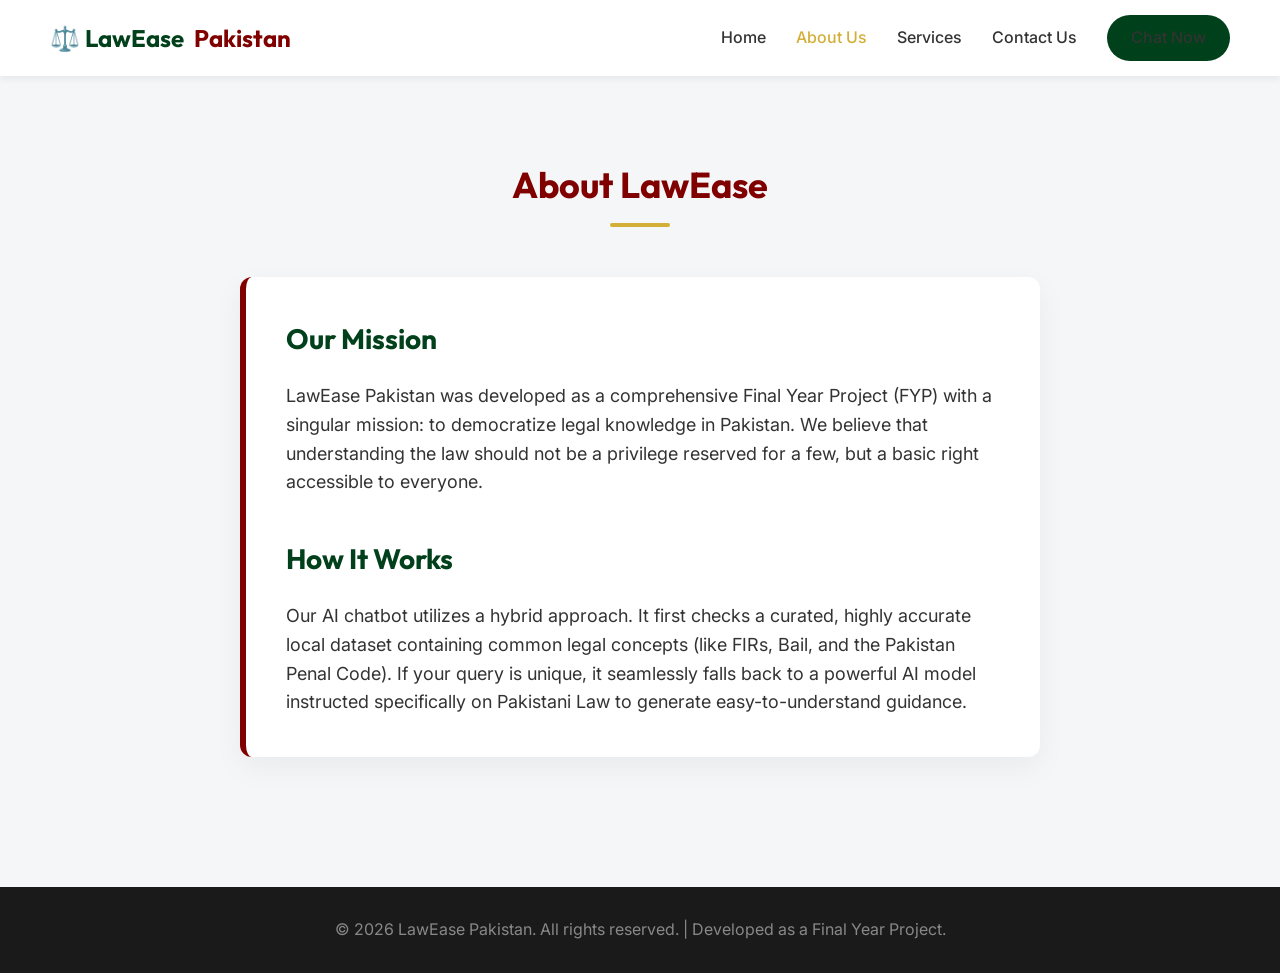
==== about.html @ 49ea0b8b "Add files via upload" ====
<!DOCTYPE html>
<html lang="en">
<head>
    <meta charset="UTF-8">
    <meta name="viewport" content="width=device-width, initial-scale=1.0">
    <title>About Us | LawEase Pakistan</title>
    <link href="https://fonts.googleapis.com/css2?family=Inter:wght@400;500;600&family=Outfit:wght@500;700;800&display=swap" rel="stylesheet">
    <link rel="stylesheet" href="style.css">
</head>
<body>
    <nav class="navbar">
        <a href="index.html" class="logo">⚖️ LawEase <span>Pakistan</span></a>
        <ul class="nav-links">
            <li><a href="index.html">Home</a></li>
            <li><a href="about.html" class="active">About Us</a></li>
            <li><a href="services.html">Services</a></li>
            <li><a href="contact.html">Contact Us</a></li>
            <li><a href="https://laweasegpt.vercel.app/" target="_blank" class="btn btn-primary">Chat Now</a></li>
        </ul>
    </nav>

    <section class="section">
        <h2 class="section-title">About LawEase</h2>
        <div style="max-width: 800px; margin: 0 auto; background: var(--white); padding: 40px; border-radius: 12px; box-shadow: 0 10px 30px rgba(0,0,0,0.05); border-left: 6px solid var(--maroon);">
            <h3 style="font-family: var(--font-heading); font-size: 28px; margin-bottom: 20px; color: var(--dark-green);">Our Mission</h3>
            <p style="margin-bottom: 20px; font-size: 18px; color: var(--dark-grey);">LawEase Pakistan was developed as a comprehensive Final Year Project (FYP) with a singular mission: to democratize legal knowledge in Pakistan. We believe that understanding the law should not be a privilege reserved for a few, but a basic right accessible to everyone.</p>
            
            <h3 style="font-family: var(--font-heading); font-size: 28px; margin-bottom: 20px; color: var(--dark-green); margin-top: 40px;">How It Works</h3>
            <p style="font-size: 18px; color: var(--dark-grey);">Our AI chatbot utilizes a hybrid approach. It first checks a curated, highly accurate local dataset containing common legal concepts (like FIRs, Bail, and the Pakistan Penal Code). If your query is unique, it seamlessly falls back to a powerful AI model instructed specifically on Pakistani Law to generate easy-to-understand guidance.</p>
        </div>
    </section>

    <footer>
        <p>&copy; 2026 LawEase Pakistan. All rights reserved. | Developed as a Final Year Project.</p>
    </footer>
</body>
</html>
---- style.css ----
:root {
    --white: #ffffff;
    --light-grey: #f4f6f8;
    --dark-grey: #333333;
    --black: #1a1a1a;
    --dark-green: #00401A;
    --maroon: #800000;
    --gold: #D4AF37;
    --font-main: 'Inter', sans-serif;
    --font-heading: 'Outfit', sans-serif;
}

* { margin: 0; padding: 0; box-sizing: border-box; }
body { font-family: var(--font-main); color: var(--black); background-color: var(--light-grey); line-height: 1.6; }

/* Navbar */
.navbar {
    background-color: var(--white);
    padding: 15px 50px;
    display: flex;
    justify-content: space-between;
    align-items: center;
    box-shadow: 0 4px 6px rgba(0,0,0,0.05);
    position: sticky;
    top: 0;
    z-index: 1000;
}
.logo { font-family: var(--font-heading); font-weight: 700; font-size: 24px; color: var(--dark-green); text-decoration: none; display: flex; align-items: center; gap: 10px; }
.logo span { color: var(--maroon); }

.nav-links { list-style: none; display: flex; gap: 30px; align-items: center; }
.nav-links li a { text-decoration: none; color: var(--dark-grey); font-weight: 500; transition: color 0.3s; }
.nav-links li a:hover, .nav-links li a.active { color: var(--gold); }

.btn {
    padding: 10px 24px;
    border-radius: 30px;
    text-decoration: none;
    font-weight: 600;
    transition: all 0.3s ease;
    display: inline-block;
    border: none;
    cursor: pointer;
}
.btn-primary { background-color: var(--dark-green); color: var(--white); }
.btn-primary:hover { background-color: #002d12; transform: translateY(-2px); box-shadow: 0 4px 10px rgba(0,64,26,0.2); }
.btn-secondary { background-color: var(--gold); color: var(--black); }
.btn-secondary:hover { background-color: #c09e32; transform: translateY(-2px); box-shadow: 0 4px 10px rgba(212,175,55,0.3); }

/* Hero Section */
.hero {
    background: linear-gradient(135deg, var(--dark-green) 0%, var(--black) 100%);
    color: var(--white);
    padding: 100px 50px;
    text-align: center;
    position: relative;
    overflow: hidden;
}
.hero::before {
    content: '';
    position: absolute;
    top: -50%; left: -50%; width: 200%; height: 200%;
    background: radial-gradient(circle, rgba(212,175,55,0.1) 0%, transparent 60%);
    z-index: 0;
}
.hero-content { position: relative; z-index: 1; max-width: 800px; margin: 0 auto; }
.hero h1 { font-family: var(--font-heading); font-size: 56px; margin-bottom: 20px; color: var(--white); }
.hero h1 span { color: var(--gold); }
.hero p { font-size: 18px; margin-bottom: 40px; color: #d0d0d0; }
.hero .btn { font-size: 18px; padding: 15px 40px; }

/* Sections */
.section { padding: 80px 50px; }
.section-title { font-family: var(--font-heading); font-size: 36px; color: var(--maroon); text-align: center; margin-bottom: 50px; position: relative; }
.section-title::after {
    content: '';
    display: block; width: 60px; height: 4px; background: var(--gold);
    margin: 10px auto 0; border-radius: 2px;
}

.grid-3 { display: grid; grid-template-columns: repeat(auto-fit, minmax(300px, 1fr)); gap: 30px; max-width: 1200px; margin: 0 auto; }
.card { background: var(--white); padding: 40px; border-radius: 12px; box-shadow: 0 10px 30px rgba(0,0,0,0.05); transition: transform 0.3s; border-top: 4px solid var(--dark-green); }
.card:hover { transform: translateY(-10px); }
.card-icon { font-size: 40px; margin-bottom: 20px; }
.card h3 { font-family: var(--font-heading); font-size: 24px; margin-bottom: 15px; color: var(--dark-grey); }
.card p { color: #666; }

/* Contact Form */
.contact-container { max-width: 600px; margin: 0 auto; background: var(--white); padding: 40px; border-radius: 12px; box-shadow: 0 10px 30px rgba(0,0,0,0.05); }
.form-group { margin-bottom: 20px; }
.form-group label { display: block; margin-bottom: 8px; font-weight: 500; color: var(--dark-grey); }
.form-control { width: 100%; padding: 12px 15px; border: 1px solid #ddd; border-radius: 6px; font-family: var(--font-main); font-size: 16px; transition: border-color 0.3s; }
.form-control:focus { outline: none; border-color: var(--dark-green); box-shadow: 0 0 0 3px rgba(0,64,26,0.1); }
textarea.form-control { height: 150px; resize: vertical; }

/* Footer */
footer { background-color: var(--black); color: var(--white); text-align: center; padding: 30px; margin-top: 50px; }
footer p { color: #888; }
footer a { color: var(--gold); text-decoration: none; }

/* Responsive */
@media (max-width: 768px) {
    .navbar { flex-direction: column; gap: 20px; padding: 20px; }
    .nav-links { flex-wrap: wrap; justify-content: center; }
    .hero h1 { font-size: 40px; }
    .section { padding: 50px 20px; }
}
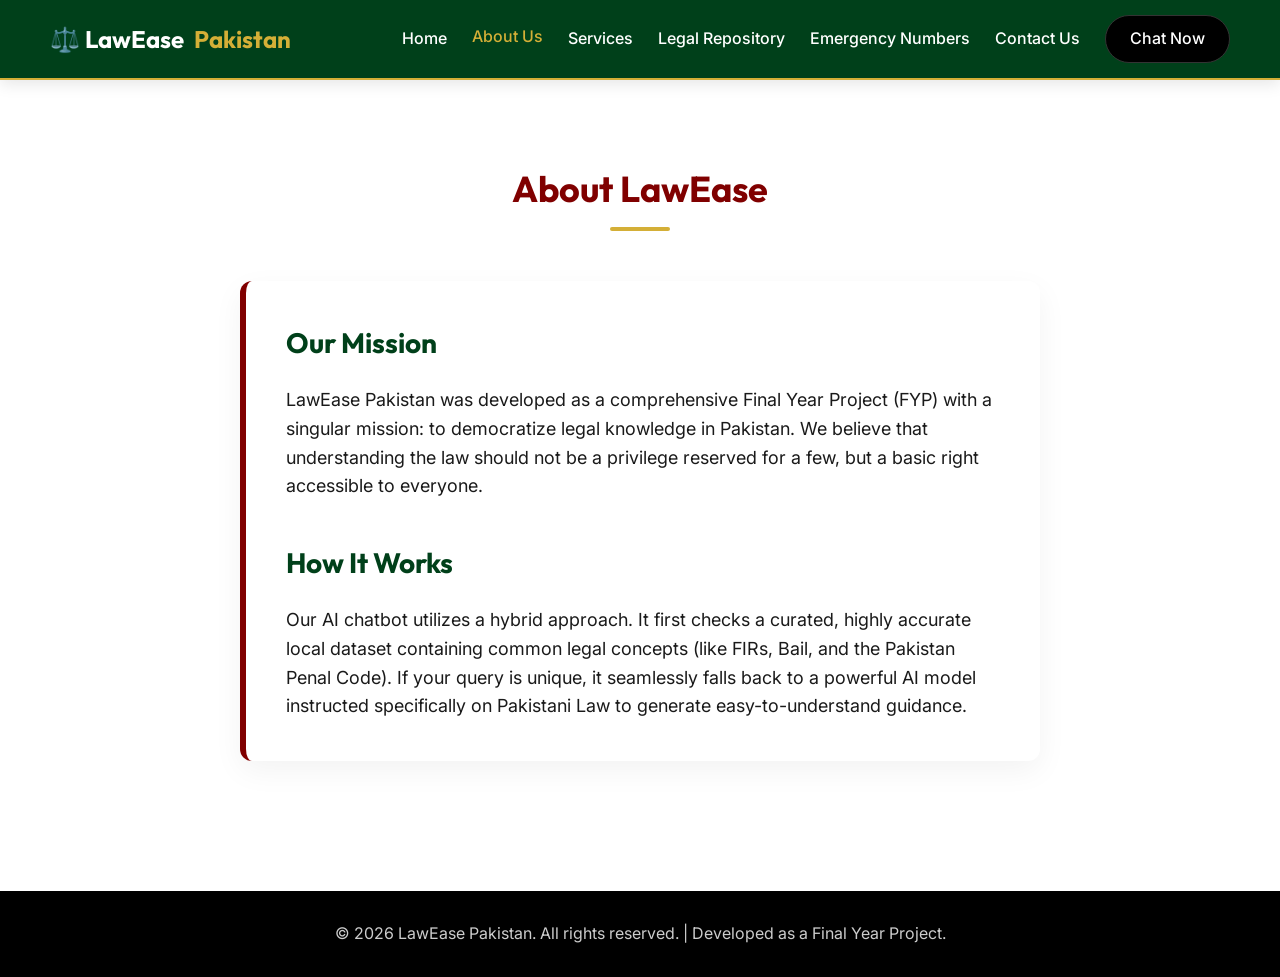
==== commit 605f5dc0: "Add files via upload" ====
--- a/about.html
+++ b/about.html
@@ -14,6 +14,8 @@
             <li><a href="index.html">Home</a></li>
             <li><a href="about.html" class="active">About Us</a></li>
             <li><a href="services.html">Services</a></li>
+            <li><a href="repository.html">Legal Repository</a></li>
+            <li><a href="emergency.html">Emergency Numbers</a></li>
             <li><a href="contact.html">Contact Us</a></li>
             <li><a href="https://laweasegpt.vercel.app/" target="_blank" class="btn btn-primary">Chat Now</a></li>
         </ul>
--- a/style.css
+++ b/style.css
@@ -1,36 +1,97 @@
 :root {
-    --white: #ffffff;
-    --light-grey: #f4f6f8;
-    --dark-grey: #333333;
-    --black: #1a1a1a;
+    --bg-main: #ffffff;
+    --bg-surface: #f8f9fa;
+    --text-primary: #1a1a1a;
+    --text-secondary: #4a4a4a;
     --dark-green: #00401A;
     --maroon: #800000;
     --gold: #D4AF37;
+    --grey-light: #e0e0e0;
+    --black: #000000;
     --font-main: 'Inter', sans-serif;
     --font-heading: 'Outfit', sans-serif;
 }
 
-* { margin: 0; padding: 0; box-sizing: border-box; }
-body { font-family: var(--font-main); color: var(--black); background-color: var(--light-grey); line-height: 1.6; }
+* {
+    margin: 0;
+    padding: 0;
+    box-sizing: border-box;
+}
+
+body {
+    font-family: var(--font-main);
+    color: var(--text-primary);
+    background-color: var(--bg-main);
+    line-height: 1.6;
+}
 
 /* Navbar */
 .navbar {
-    background-color: var(--white);
+    background-color: var(--dark-green);
     padding: 15px 50px;
     display: flex;
     justify-content: space-between;
     align-items: center;
-    box-shadow: 0 4px 6px rgba(0,0,0,0.05);
+    box-shadow: 0 4px 15px rgba(0, 0, 0, 0.1);
     position: sticky;
     top: 0;
     z-index: 1000;
-}
-.logo { font-family: var(--font-heading); font-weight: 700; font-size: 24px; color: var(--dark-green); text-decoration: none; display: flex; align-items: center; gap: 10px; }
-.logo span { color: var(--maroon); }
-
-.nav-links { list-style: none; display: flex; gap: 30px; align-items: center; }
-.nav-links li a { text-decoration: none; color: var(--dark-grey); font-weight: 500; transition: color 0.3s; }
-.nav-links li a:hover, .nav-links li a.active { color: var(--gold); }
+    border-bottom: 2px solid var(--gold);
+}
+
+.logo {
+    font-family: var(--font-heading);
+    font-weight: 700;
+    font-size: 24px;
+    color: #ffffff;
+    text-decoration: none;
+    display: flex;
+    align-items: center;
+    gap: 10px;
+    transition: transform 0.3s ease, color 0.3s ease;
+}
+
+.logo span {
+    color: var(--gold);
+}
+
+.logo:hover {
+    transform: scale(1.05);
+    color: var(--gold);
+}
+
+.nav-links {
+    list-style: none;
+    display: flex;
+    gap: 25px;
+    align-items: center;
+}
+
+.nav-links li a {
+    text-decoration: none;
+    color: #ffffff;
+    font-weight: 500;
+    transition: color 0.3s, transform 0.3s;
+    display: inline-block;
+}
+
+.nav-links li a:hover,
+.nav-links li a.active {
+    color: var(--gold);
+    transform: translateY(-2px);
+}
+
+.navbar .btn-primary {
+    background-color: var(--black);
+    color: #ffffff;
+    border: 1px solid #333;
+}
+
+.navbar .btn-primary:hover {
+    background-color: #222;
+    color: var(--gold);
+    box-shadow: 0 4px 15px rgba(212, 175, 55, 0.3);
+}
 
 .btn {
     padding: 10px 24px;
@@ -42,66 +103,301 @@
     border: none;
     cursor: pointer;
 }
-.btn-primary { background-color: var(--dark-green); color: var(--white); }
-.btn-primary:hover { background-color: #002d12; transform: translateY(-2px); box-shadow: 0 4px 10px rgba(0,64,26,0.2); }
-.btn-secondary { background-color: var(--gold); color: var(--black); }
-.btn-secondary:hover { background-color: #c09e32; transform: translateY(-2px); box-shadow: 0 4px 10px rgba(212,175,55,0.3); }
+
+.btn-primary {
+    background-color: var(--dark-green);
+    color: #ffffff;
+}
+
+.btn-primary:hover {
+    background-color: #002d12;
+    transform: translateY(-2px);
+    box-shadow: 0 4px 15px rgba(251, 252, 252, 0.3);
+}
+
+.btn-secondary {
+    background-color: var(--gold);
+    color: var(--black);
+}
+
+.btn-secondary:hover {
+    background-color: #b8962c;
+    transform: translateY(-2px);
+    box-shadow: 0 4px 15px rgba(212, 175, 55, 0.4);
+}
 
 /* Hero Section */
 .hero {
-    background: linear-gradient(135deg, var(--dark-green) 0%, var(--black) 100%);
-    color: var(--white);
-    padding: 100px 50px;
+    background: linear-gradient(135deg, var(--bg-surface) 0%, #e8ecef 100%);
+    color: var(--text-primary);
+    padding: 120px 50px;
     text-align: center;
     position: relative;
     overflow: hidden;
-}
+    border-bottom: 1px solid var(--grey-light);
+}
+
 .hero::before {
     content: '';
     position: absolute;
-    top: -50%; left: -50%; width: 200%; height: 200%;
-    background: radial-gradient(circle, rgba(212,175,55,0.1) 0%, transparent 60%);
+    top: -50%;
+    left: -50%;
+    width: 200%;
+    height: 200%;
+    background: radial-gradient(circle, rgba(212, 175, 55, 0.1) 0%, transparent 50%);
     z-index: 0;
-}
-.hero-content { position: relative; z-index: 1; max-width: 800px; margin: 0 auto; }
-.hero h1 { font-family: var(--font-heading); font-size: 56px; margin-bottom: 20px; color: var(--white); }
-.hero h1 span { color: var(--gold); }
-.hero p { font-size: 18px; margin-bottom: 40px; color: #d0d0d0; }
-.hero .btn { font-size: 18px; padding: 15px 40px; }
+    animation: pulse 10s infinite alternate;
+}
+
+@keyframes pulse {
+    0% {
+        transform: scale(1);
+        opacity: 0.8;
+    }
+
+    100% {
+        transform: scale(1.1);
+        opacity: 1;
+    }
+}
+
+.hero-content {
+    position: relative;
+    z-index: 1;
+    max-width: 800px;
+    margin: 0 auto;
+}
+
+.hero h1 {
+    font-family: var(--font-heading);
+    font-size: 56px;
+    margin-bottom: 20px;
+    color: var(--dark-green);
+}
+
+.hero h1 span {
+    color: var(--maroon);
+}
+
+.hero p {
+    font-size: 18px;
+    margin-bottom: 40px;
+    color: var(--text-secondary);
+}
+
+.hero .btn {
+    font-size: 18px;
+    padding: 15px 40px;
+}
 
 /* Sections */
-.section { padding: 80px 50px; }
-.section-title { font-family: var(--font-heading); font-size: 36px; color: var(--maroon); text-align: center; margin-bottom: 50px; position: relative; }
+.section {
+    padding: 80px 50px;
+}
+
+.section-title {
+    font-family: var(--font-heading);
+    font-size: 36px;
+    color: var(--maroon);
+    text-align: center;
+    margin-bottom: 50px;
+    position: relative;
+}
+
 .section-title::after {
     content: '';
-    display: block; width: 60px; height: 4px; background: var(--gold);
-    margin: 10px auto 0; border-radius: 2px;
-}
-
-.grid-3 { display: grid; grid-template-columns: repeat(auto-fit, minmax(300px, 1fr)); gap: 30px; max-width: 1200px; margin: 0 auto; }
-.card { background: var(--white); padding: 40px; border-radius: 12px; box-shadow: 0 10px 30px rgba(0,0,0,0.05); transition: transform 0.3s; border-top: 4px solid var(--dark-green); }
-.card:hover { transform: translateY(-10px); }
-.card-icon { font-size: 40px; margin-bottom: 20px; }
-.card h3 { font-family: var(--font-heading); font-size: 24px; margin-bottom: 15px; color: var(--dark-grey); }
-.card p { color: #666; }
+    display: block;
+    width: 60px;
+    height: 4px;
+    background: var(--gold);
+    margin: 10px auto 0;
+    border-radius: 2px;
+}
+
+.grid-3 {
+    display: grid;
+    grid-template-columns: repeat(auto-fit, minmax(300px, 1fr));
+    gap: 30px;
+    max-width: 1200px;
+    margin: 0 auto;
+}
+
+.card {
+    background: var(--bg-main);
+    padding: 40px;
+    border-radius: 12px;
+    box-shadow: 0 10px 30px rgba(0, 0, 0, 0.05);
+    transition: transform 0.3s, box-shadow 0.3s;
+    border-top: 4px solid var(--dark-green);
+    border: 1px solid var(--grey-light);
+}
+
+.card:hover {
+    transform: translateY(-10px);
+    box-shadow: 0 15px 40px rgba(0, 0, 0, 0.1);
+    border-color: var(--gold);
+}
+
+.card-icon {
+    font-size: 40px;
+    margin-bottom: 20px;
+    display: inline-block;
+    transition: transform 0.3s;
+}
+
+.card:hover .card-icon {
+    transform: scale(1.1);
+}
+
+.card h3 {
+    font-family: var(--font-heading);
+    font-size: 24px;
+    margin-bottom: 15px;
+    color: var(--black);
+}
+
+.card p {
+    color: var(--text-secondary);
+}
+
+/* Emergency Number Cards */
+.emergency-card {
+    text-align: center;
+    display: block;
+    text-decoration: none;
+}
+
+.emergency-number {
+    font-size: 32px;
+    font-weight: bold;
+    color: var(--maroon);
+    margin: 15px 0;
+}
+
+.emergency-card:hover .emergency-number {
+    color: var(--gold);
+}
 
 /* Contact Form */
-.contact-container { max-width: 600px; margin: 0 auto; background: var(--white); padding: 40px; border-radius: 12px; box-shadow: 0 10px 30px rgba(0,0,0,0.05); }
-.form-group { margin-bottom: 20px; }
-.form-group label { display: block; margin-bottom: 8px; font-weight: 500; color: var(--dark-grey); }
-.form-control { width: 100%; padding: 12px 15px; border: 1px solid #ddd; border-radius: 6px; font-family: var(--font-main); font-size: 16px; transition: border-color 0.3s; }
-.form-control:focus { outline: none; border-color: var(--dark-green); box-shadow: 0 0 0 3px rgba(0,64,26,0.1); }
-textarea.form-control { height: 150px; resize: vertical; }
+.contact-container {
+    max-width: 600px;
+    margin: 0 auto;
+    background: var(--bg-main);
+    padding: 40px;
+    border-radius: 12px;
+    box-shadow: 0 10px 30px rgba(0, 0, 0, 0.05);
+    border: 1px solid var(--grey-light);
+}
+
+.form-group {
+    margin-bottom: 20px;
+}
+
+.form-group label {
+    display: block;
+    margin-bottom: 8px;
+    font-weight: 500;
+    color: var(--text-primary);
+}
+
+.form-control {
+    width: 100%;
+    padding: 12px 15px;
+    border: 1px solid #ccc;
+    border-radius: 6px;
+    font-family: var(--font-main);
+    font-size: 16px;
+    background-color: var(--bg-main);
+    color: var(--text-primary);
+    transition: border-color 0.3s, box-shadow 0.3s;
+}
+
+.form-control:focus {
+    outline: none;
+    border-color: var(--dark-green);
+    box-shadow: 0 0 0 3px rgba(0, 64, 26, 0.1);
+}
+
+textarea.form-control {
+    height: 150px;
+    resize: vertical;
+}
+
+.contact-info {
+    margin-bottom: 40px;
+    text-align: center;
+    padding: 20px;
+    background: var(--bg-surface);
+    border-radius: 8px;
+}
+
+.contact-info p {
+    margin-bottom: 10px;
+    font-size: 18px;
+    color: var(--text-primary);
+}
+
+.contact-info a {
+    color: var(--maroon);
+    text-decoration: none;
+    transition: color 0.3s;
+    font-weight: 600;
+}
+
+.contact-info a:hover {
+    color: var(--gold);
+}
 
 /* Footer */
-footer { background-color: var(--black); color: var(--white); text-align: center; padding: 30px; margin-top: 50px; }
-footer p { color: #888; }
-footer a { color: var(--gold); text-decoration: none; }
+footer {
+    background-color: var(--black);
+    color: #ffffff;
+    text-align: center;
+    padding: 30px;
+    margin-top: 50px;
+}
+
+footer p {
+    color: #cccccc;
+}
+
+footer a {
+    color: var(--gold);
+    text-decoration: none;
+}
+
+footer a:hover {
+    text-decoration: underline;
+}
 
 /* Responsive */
+@media (max-width: 900px) {
+    .nav-links {
+        gap: 15px;
+    }
+}
+
 @media (max-width: 768px) {
-    .navbar { flex-direction: column; gap: 20px; padding: 20px; }
-    .nav-links { flex-wrap: wrap; justify-content: center; }
-    .hero h1 { font-size: 40px; }
-    .section { padding: 50px 20px; }
-}
+    .navbar {
+        flex-direction: column;
+        gap: 20px;
+        padding: 20px;
+    }
+
+    .nav-links {
+        flex-wrap: wrap;
+        justify-content: center;
+    }
+
+    .hero h1 {
+        font-size: 40px;
+    }
+
+    .section {
+        padding: 50px 20px;
+    }
+
+    .grid-3 {
+        grid-template-columns: 1fr;
+    }
+}
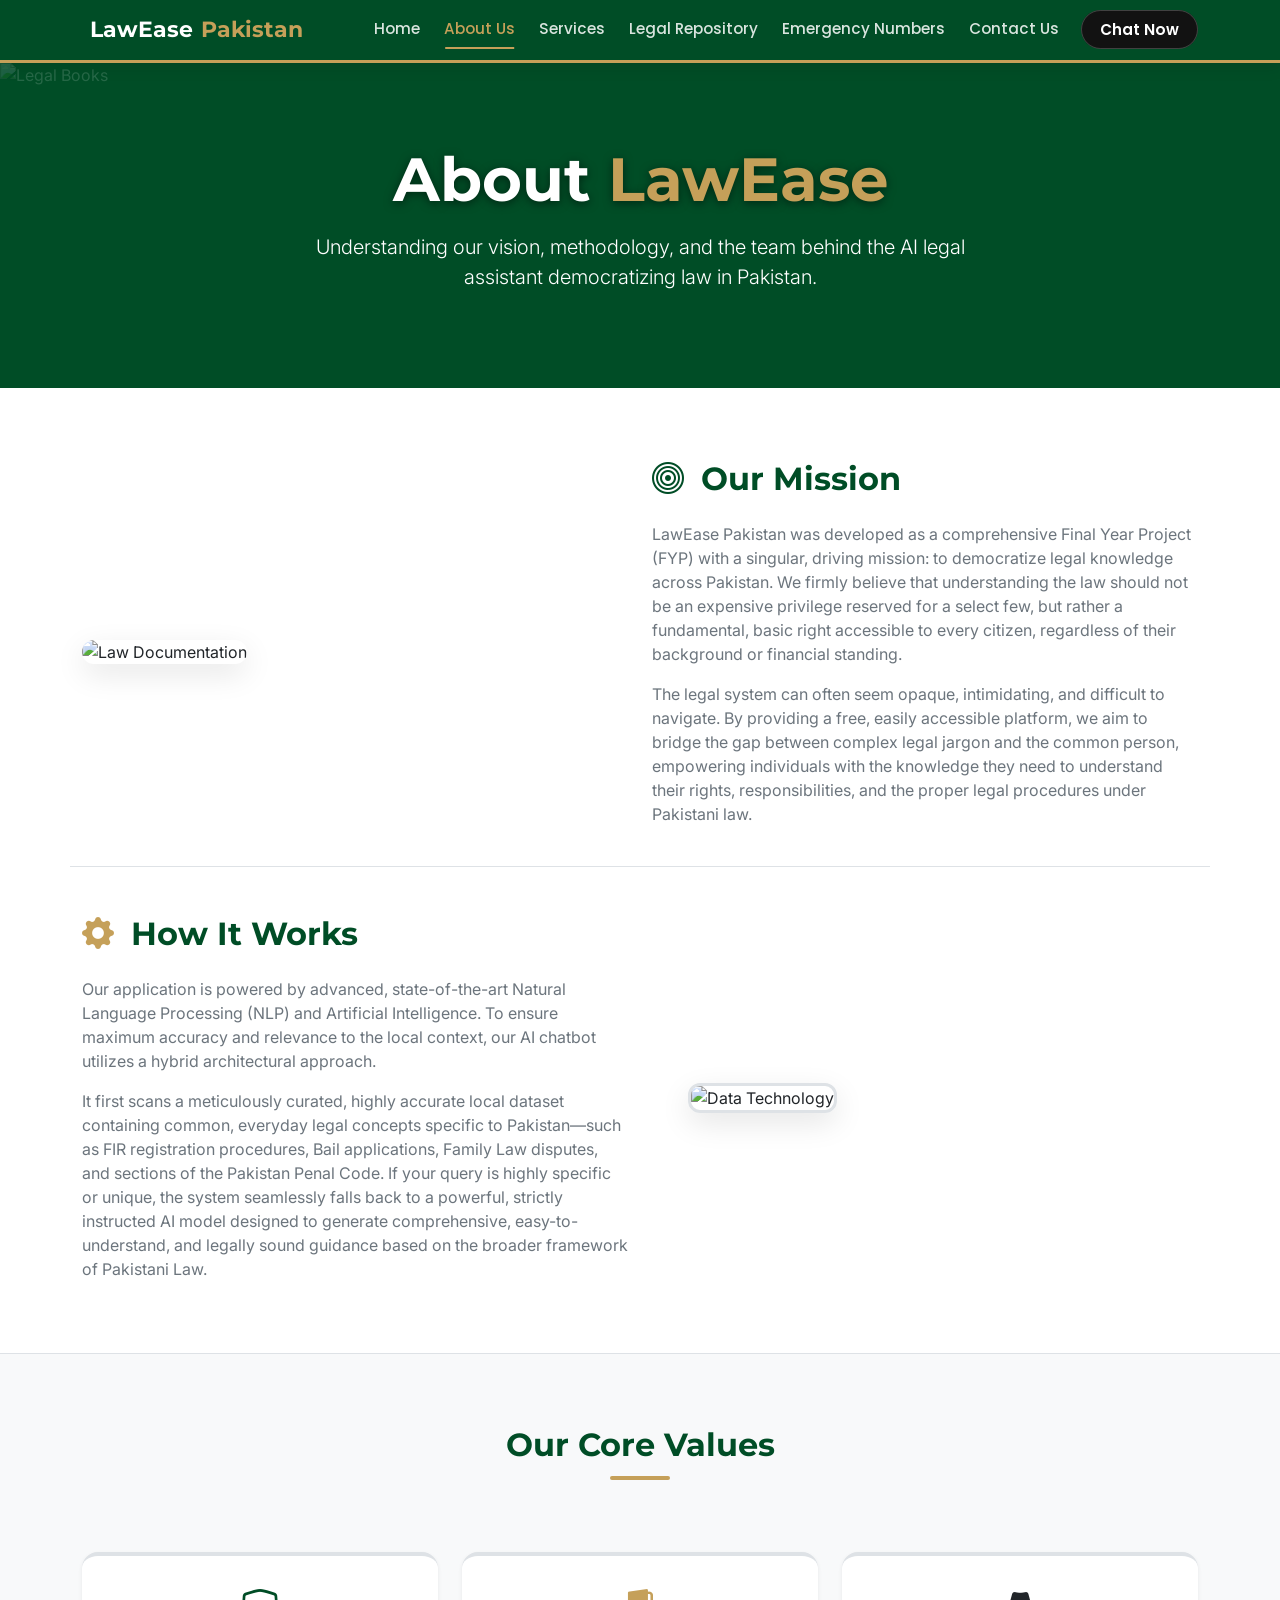
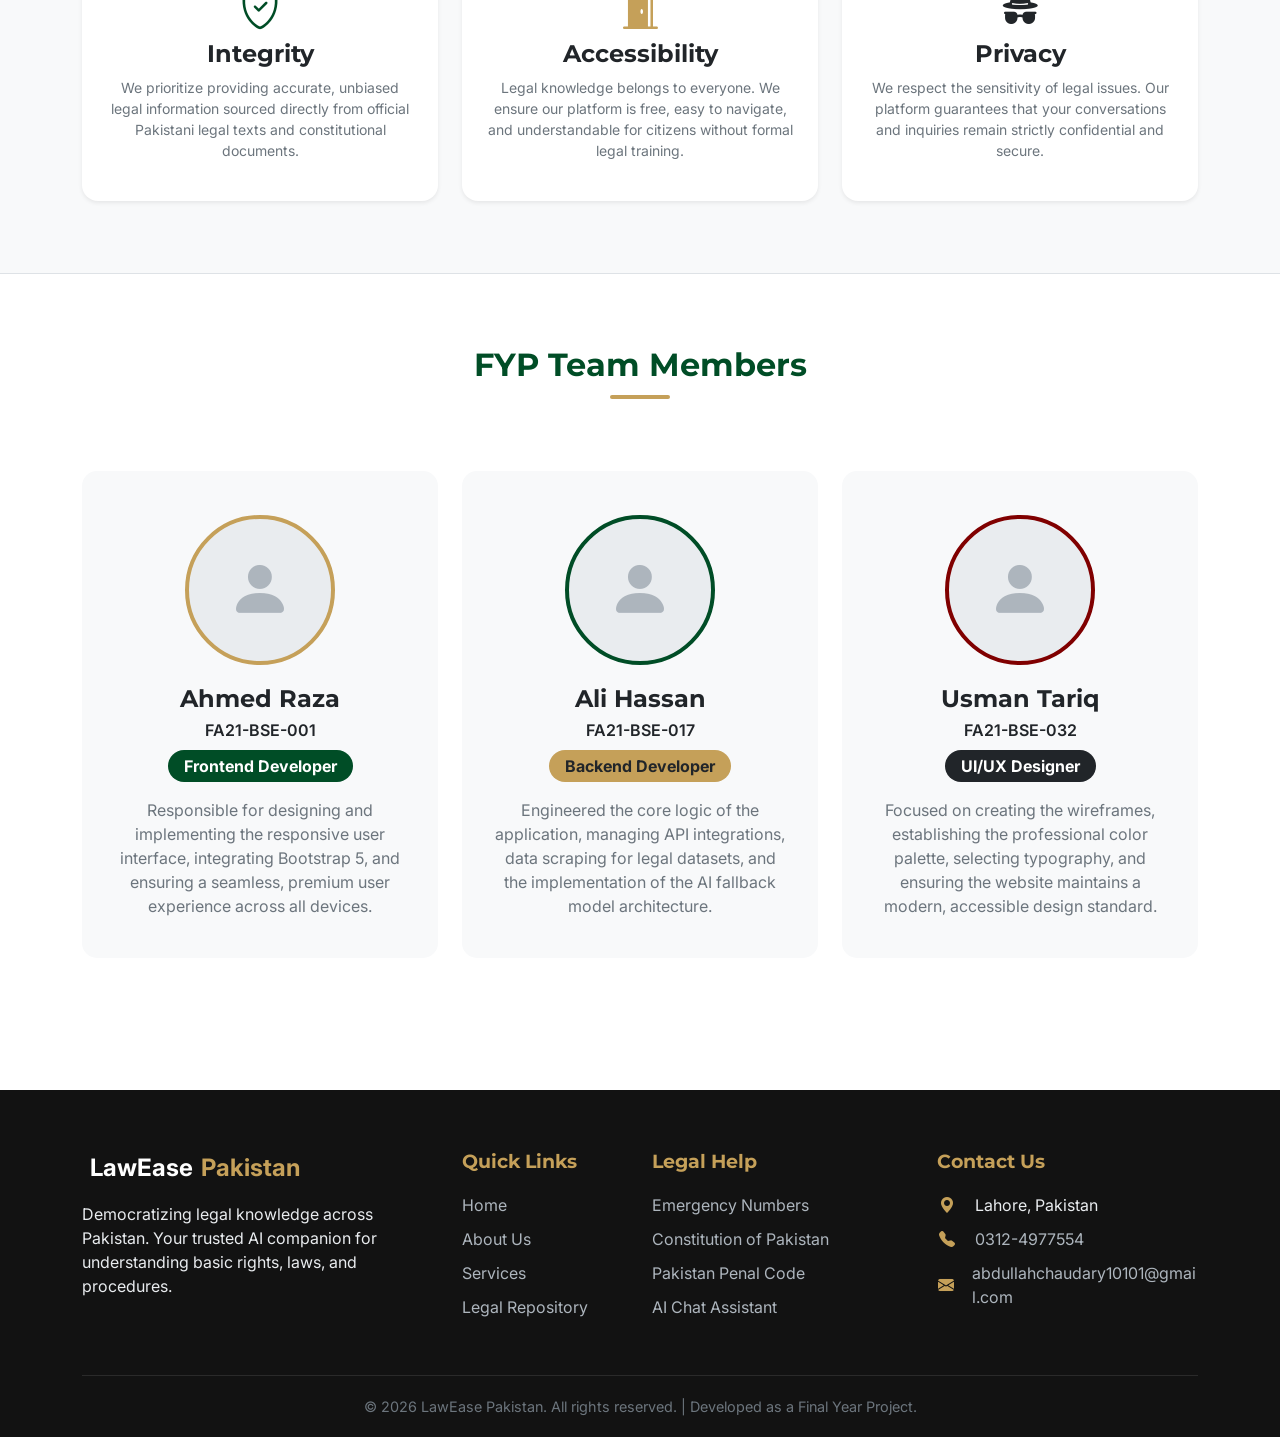
==== commit 93cf60b0: "Add files via upload" ====
--- a/about.html
+++ b/about.html
@@ -4,36 +4,219 @@
     <meta charset="UTF-8">
     <meta name="viewport" content="width=device-width, initial-scale=1.0">
     <title>About Us | LawEase Pakistan</title>
-    <link href="https://fonts.googleapis.com/css2?family=Inter:wght@400;500;600&family=Outfit:wght@500;700;800&display=swap" rel="stylesheet">
+    
+    <!-- Favicon -->
+    <link rel="icon" href="data:image/svg+xml,<svg xmlns=%22http://www.w3.org/2000/svg%22 viewBox=%220 0 100 100%22><text y=%22.9em%22 font-size=%2290%22>⚖️</text></svg>">
+    
+    <!-- Google Fonts -->
+    <link rel="preconnect" href="https://fonts.googleapis.com">
+    <link rel="preconnect" href="https://fonts.gstatic.com" crossorigin>
+    <link href="https://fonts.googleapis.com/css2?family=Inter:wght@400;500;600&family=Montserrat:wght@500;700;800&family=Poppins:wght@400;500;600&display=swap" rel="stylesheet">
+    
+    <!-- Bootstrap 5 CSS -->
+    <link href="https://cdn.jsdelivr.net/npm/bootstrap@5.3.2/dist/css/bootstrap.min.css" rel="stylesheet">
+    <!-- Bootstrap Icons -->
+    <link rel="stylesheet" href="https://cdn.jsdelivr.net/npm/bootstrap-icons@1.11.1/font/bootstrap-icons.css">
+    
+    <!-- Custom CSS -->
     <link rel="stylesheet" href="style.css">
 </head>
 <body>
-    <nav class="navbar">
-        <a href="index.html" class="logo">⚖️ LawEase <span>Pakistan</span></a>
-        <ul class="nav-links">
-            <li><a href="index.html">Home</a></li>
-            <li><a href="about.html" class="active">About Us</a></li>
-            <li><a href="services.html">Services</a></li>
-            <li><a href="repository.html">Legal Repository</a></li>
-            <li><a href="emergency.html">Emergency Numbers</a></li>
-            <li><a href="contact.html">Contact Us</a></li>
-            <li><a href="https://laweasegpt.vercel.app/" target="_blank" class="btn btn-primary">Chat Now</a></li>
-        </ul>
+
+    <!-- Navbar -->
+    <nav class="navbar navbar-expand-xl sticky-top">
+        <div class="container">
+            <a class="navbar-brand" href="index.html">
+                <i class="bi bi-scales text-gold"></i> LawEase <span>Pakistan</span>
+            </a>
+            <button class="navbar-toggler" type="button" data-bs-toggle="collapse" data-bs-target="#navbarNav" aria-controls="navbarNav" aria-expanded="false" aria-label="Toggle navigation">
+                <span class="navbar-toggler-icon"></span>
+            </button>
+            <div class="collapse navbar-collapse justify-content-end" id="navbarNav">
+                <ul class="navbar-nav align-items-center gap-1">
+                    <li class="nav-item">
+                        <a class="nav-link" href="index.html">Home</a>
+                    </li>
+                    <li class="nav-item">
+                        <a class="nav-link active" aria-current="page" href="about.html">About Us</a>
+                    </li>
+                    <li class="nav-item">
+                        <a class="nav-link" href="services.html">Services</a>
+                    </li>
+                    <li class="nav-item">
+                        <a class="nav-link" href="repository.html">Legal Repository</a>
+                    </li>
+                    <li class="nav-item">
+                        <a class="nav-link" href="emergency.html">Emergency Numbers</a>
+                    </li>
+                    <li class="nav-item">
+                        <a class="nav-link" href="contact.html">Contact Us</a>
+                    </li>
+                    <li class="nav-item ms-xl-2 mt-3 mt-xl-0">
+                        <a class="btn-custom-primary" href="https://laweasepak.vercel.app/" target="_blank">Chat Now</a>
+                    </li>
+                </ul>
+            </div>
+        </div>
     </nav>
 
-    <section class="section">
-        <h2 class="section-title">About LawEase</h2>
-        <div style="max-width: 800px; margin: 0 auto; background: var(--white); padding: 40px; border-radius: 12px; box-shadow: 0 10px 30px rgba(0,0,0,0.05); border-left: 6px solid var(--maroon);">
-            <h3 style="font-family: var(--font-heading); font-size: 28px; margin-bottom: 20px; color: var(--dark-green);">Our Mission</h3>
-            <p style="margin-bottom: 20px; font-size: 18px; color: var(--dark-grey);">LawEase Pakistan was developed as a comprehensive Final Year Project (FYP) with a singular mission: to democratize legal knowledge in Pakistan. We believe that understanding the law should not be a privilege reserved for a few, but a basic right accessible to everyone.</p>
-            
-            <h3 style="font-family: var(--font-heading); font-size: 28px; margin-bottom: 20px; color: var(--dark-green); margin-top: 40px;">How It Works</h3>
-            <p style="font-size: 18px; color: var(--dark-grey);">Our AI chatbot utilizes a hybrid approach. It first checks a curated, highly accurate local dataset containing common legal concepts (like FIRs, Bail, and the Pakistan Penal Code). If your query is unique, it seamlessly falls back to a powerful AI model instructed specifically on Pakistani Law to generate easy-to-understand guidance.</p>
+    <!-- Header -->
+    <header class="page-header">
+        <img src="images/legal_books.png" alt="Legal Books" class="page-header-bg">
+        <div class="container text-center page-header-content">
+            <h1 class="hero-title mb-3">About <span class="text-gold">LawEase</span></h1>
+            <p class="text-white lead mx-auto" style="max-width: 700px;">Understanding our vision, methodology, and the team behind the AI legal assistant democratizing law in Pakistan.</p>
+        </div>
+    </header>
+
+    <!-- Mission & How it Works Section -->
+    <section class="py-5 bg-white">
+        <div class="container py-4">
+            <div class="row align-items-center mb-5 pb-4 border-bottom">
+                <div class="col-lg-6 mb-4 mb-lg-0 pe-lg-5">
+                    <img src="images/legal_gavel.png" alt="Law Documentation" class="img-fluid rounded-img">
+                </div>
+                <div class="col-lg-6">
+                    <h3 class="font-heading fs-2 mb-4 text-dark-green"><i class="bi bi-bullseye text-maroon me-2"></i> Our Mission</h3>
+                    <p class="fs-6 text-secondary mb-3">LawEase Pakistan was developed as a comprehensive Final Year Project (FYP) with a singular, driving mission: to democratize legal knowledge across Pakistan. We firmly believe that understanding the law should not be an expensive privilege reserved for a select few, but rather a fundamental, basic right accessible to every citizen, regardless of their background or financial standing.</p>
+                    <p class="fs-6 text-secondary">The legal system can often seem opaque, intimidating, and difficult to navigate. By providing a free, easily accessible platform, we aim to bridge the gap between complex legal jargon and the common person, empowering individuals with the knowledge they need to understand their rights, responsibilities, and the proper legal procedures under Pakistani law.</p>
+                </div>
+            </div>
+
+            <div class="row align-items-center">
+                <div class="col-lg-6 order-2 order-lg-1">
+                    <h3 class="font-heading fs-2 mb-4 text-dark-green"><i class="bi bi-gear-fill text-gold me-2"></i> How It Works</h3>
+                    <p class="fs-6 text-secondary mb-3">Our application is powered by advanced, state-of-the-art Natural Language Processing (NLP) and Artificial Intelligence. To ensure maximum accuracy and relevance to the local context, our AI chatbot utilizes a hybrid architectural approach.</p>
+                    <p class="fs-6 text-secondary mb-0">It first scans a meticulously curated, highly accurate local dataset containing common, everyday legal concepts specific to Pakistan—such as FIR registration procedures, Bail applications, Family Law disputes, and sections of the Pakistan Penal Code. If your query is highly specific or unique, the system seamlessly falls back to a powerful, strictly instructed AI model designed to generate comprehensive, easy-to-understand, and legally sound guidance based on the broader framework of Pakistani Law.</p>
+                </div>
+                <div class="col-lg-6 order-1 order-lg-2 mb-4 mb-lg-0 ps-lg-5">
+                    <img src="images/legal_tech.png" alt="Data Technology" class="img-fluid rounded-img border border-3 border-gold">
+                </div>
+            </div>
         </div>
     </section>
 
-    <footer>
-        <p>&copy; 2026 LawEase Pakistan. All rights reserved. | Developed as a Final Year Project.</p>
+    <!-- Core Values Section (New) -->
+    <section class="py-5 bg-surface border-top border-bottom">
+        <div class="container py-4">
+            <h2 class="section-title">Our Core Values</h2>
+            <div class="row g-4 mt-2">
+                <div class="col-md-4 text-center">
+                    <div class="bg-white p-4 rounded-4 shadow-sm h-100 border-top border-4 border-dark-green">
+                        <i class="bi bi-shield-check text-dark-green fs-1 mb-3"></i>
+                        <h4 class="font-heading fw-bold">Integrity</h4>
+                        <p class="text-secondary small">We prioritize providing accurate, unbiased legal information sourced directly from official Pakistani legal texts and constitutional documents.</p>
+                    </div>
+                </div>
+                <div class="col-md-4 text-center">
+                    <div class="bg-white p-4 rounded-4 shadow-sm h-100 border-top border-4 border-gold">
+                        <i class="bi bi-door-open-fill text-gold fs-1 mb-3"></i>
+                        <h4 class="font-heading fw-bold">Accessibility</h4>
+                        <p class="text-secondary small">Legal knowledge belongs to everyone. We ensure our platform is free, easy to navigate, and understandable for citizens without formal legal training.</p>
+                    </div>
+                </div>
+                <div class="col-md-4 text-center">
+                    <div class="bg-white p-4 rounded-4 shadow-sm h-100 border-top border-4 border-maroon">
+                        <i class="bi bi-incognito text-maroon fs-1 mb-3"></i>
+                        <h4 class="font-heading fw-bold">Privacy</h4>
+                        <p class="text-secondary small">We respect the sensitivity of legal issues. Our platform guarantees that your conversations and inquiries remain strictly confidential and secure.</p>
+                    </div>
+                </div>
+            </div>
+        </div>
+    </section>
+
+    <!-- Team Section -->
+    <section class="py-5 bg-white">
+        <div class="container py-4">
+            <h2 class="section-title">FYP Team Members</h2>
+            <div class="row g-4 justify-content-center mt-3">
+                <!-- Team Member 1 -->
+                <div class="col-md-6 col-lg-4">
+                    <div class="team-card p-4 h-100">
+                        <div class="team-img-wrapper">
+                            <i class="bi bi-person-fill team-img-placeholder"></i>
+                        </div>
+                        <h4 class="font-heading fw-bold mt-3 mb-1">Ahmed Raza</h4>
+                        <p class="text-maroon fw-semibold mb-2">FA21-BSE-001</p>
+                        <span class="badge bg-dark-green rounded-pill px-3 py-2 mb-3 fs-6 font-accent">Frontend Developer</span>
+                        <p class="text-secondary px-2">Responsible for designing and implementing the responsive user interface, integrating Bootstrap 5, and ensuring a seamless, premium user experience across all devices.</p>
+                    </div>
+                </div>
+                
+                <!-- Team Member 2 -->
+                <div class="col-md-6 col-lg-4">
+                    <div class="team-card p-4 h-100">
+                        <div class="team-img-wrapper" style="border-color: var(--dark-green);">
+                            <i class="bi bi-person-fill team-img-placeholder"></i>
+                        </div>
+                        <h4 class="font-heading fw-bold mt-3 mb-1">Ali Hassan</h4>
+                        <p class="text-maroon fw-semibold mb-2">FA21-BSE-017</p>
+                        <span class="badge bg-gold text-dark rounded-pill px-3 py-2 mb-3 fs-6 font-accent">Backend Developer</span>
+                        <p class="text-secondary px-2">Engineered the core logic of the application, managing API integrations, data scraping for legal datasets, and the implementation of the AI fallback model architecture.</p>
+                    </div>
+                </div>
+
+                <!-- Team Member 3 -->
+                <div class="col-md-6 col-lg-4">
+                    <div class="team-card p-4 h-100">
+                        <div class="team-img-wrapper" style="border-color: var(--maroon);">
+                            <i class="bi bi-person-fill team-img-placeholder"></i>
+                        </div>
+                        <h4 class="font-heading fw-bold mt-3 mb-1">Usman Tariq</h4>
+                        <p class="text-maroon fw-semibold mb-2">FA21-BSE-032</p>
+                        <span class="badge bg-dark rounded-pill px-3 py-2 mb-3 fs-6 font-accent">UI/UX Designer</span>
+                        <p class="text-secondary px-2">Focused on creating the wireframes, establishing the professional color palette, selecting typography, and ensuring the website maintains a modern, accessible design standard.</p>
+                    </div>
+                </div>
+            </div>
+        </div>
+    </section>
+
+    <!-- Footer -->
+    <footer class="site-footer">
+        <div class="container">
+            <div class="row g-4">
+                <div class="col-lg-4 mb-4 mb-lg-0">
+                    <a href="index.html" class="text-white text-decoration-none d-flex align-items-center gap-2 mb-3 fs-4 font-heading fw-bold">
+                        <i class="bi bi-scales text-gold"></i> LawEase <span class="text-gold">Pakistan</span>
+                    </a>
+                    <p class="text-secondary-light pe-lg-4">Democratizing legal knowledge across Pakistan. Your trusted AI companion for understanding basic rights, laws, and procedures.</p>
+                </div>
+                <div class="col-lg-2 col-md-4">
+                    <h5>Quick Links</h5>
+                    <ul class="footer-links">
+                        <li><a href="index.html">Home</a></li>
+                        <li><a href="about.html">About Us</a></li>
+                        <li><a href="services.html">Services</a></li>
+                        <li><a href="repository.html">Legal Repository</a></li>
+                    </ul>
+                </div>
+                <div class="col-lg-3 col-md-4">
+                    <h5>Legal Help</h5>
+                    <ul class="footer-links">
+                        <li><a href="emergency.html">Emergency Numbers</a></li>
+                        <li><a href="repository.html">Constitution of Pakistan</a></li>
+                        <li><a href="repository.html">Pakistan Penal Code</a></li>
+                        <li><a href="https://laweasepak.vercel.app/" target="_blank">AI Chat Assistant</a></li>
+                    </ul>
+                </div>
+                <div class="col-lg-3 col-md-4">
+                    <h5>Contact Us</h5>
+                    <ul class="footer-links footer-contact">
+                        <li class="d-flex align-items-center"><i class="bi bi-geo-alt-fill"></i> <span class="ms-2">Lahore, Pakistan</span></li>
+                        <li class="d-flex align-items-center"><i class="bi bi-telephone-fill"></i> <a href="tel:03124977554" class="ms-2">0312-4977554</a></li>
+                        <li class="d-flex align-items-center"><i class="bi bi-envelope-fill"></i> <a href="mailto:abdullahchaudary10101@gmail.com" class="ms-2" style="word-break: break-all;">abdullahchaudary10101@gmail.com</a></li>
+                    </ul>
+                </div>
+            </div>
+            <div class="footer-bottom">
+                <p class="mb-0">&copy; 2026 LawEase Pakistan. All rights reserved. | Developed as a Final Year Project.</p>
+            </div>
+        </div>
     </footer>
+
+    <!-- Bootstrap 5 JS Bundle -->
+    <script src="https://cdn.jsdelivr.net/npm/bootstrap@5.3.2/dist/js/bootstrap.bundle.min.js"></script>
 </body>
 </html>
--- a/style.css
+++ b/style.css
@@ -1,403 +1,404 @@
 :root {
     --bg-main: #ffffff;
     --bg-surface: #f8f9fa;
-    --text-primary: #1a1a1a;
-    --text-secondary: #4a4a4a;
-    --dark-green: #00401A;
+    --text-primary: #212529;
+    --text-secondary: #495057;
+    --dark-green: #004d26;
     --maroon: #800000;
-    --gold: #D4AF37;
-    --grey-light: #e0e0e0;
-    --black: #000000;
-    --font-main: 'Inter', sans-serif;
-    --font-heading: 'Outfit', sans-serif;
-}
-
-* {
-    margin: 0;
-    padding: 0;
-    box-sizing: border-box;
+    --gold: #c5a059;
+    --gold-light: #e6c875;
+    --grey-light: #e9ecef;
+    --black: #121212;
+    --font-sans: 'Inter', sans-serif;
+    --font-heading: 'Montserrat', sans-serif;
+    --font-accent: 'Poppins', sans-serif;
 }
 
 body {
-    font-family: var(--font-main);
+    font-family: var(--font-sans);
     color: var(--text-primary);
     background-color: var(--bg-main);
-    line-height: 1.6;
-}
-
-/* Navbar */
-.navbar {
-    background-color: var(--dark-green);
-    padding: 15px 50px;
-    display: flex;
-    justify-content: space-between;
-    align-items: center;
-    box-shadow: 0 4px 15px rgba(0, 0, 0, 0.1);
-    position: sticky;
-    top: 0;
-    z-index: 1000;
-    border-bottom: 2px solid var(--gold);
-}
-
-.logo {
+    -webkit-font-smoothing: antialiased;
+}
+
+h1, h2, h3, h4, h5, h6, .navbar-brand {
     font-family: var(--font-heading);
     font-weight: 700;
-    font-size: 24px;
-    color: #ffffff;
-    text-decoration: none;
+}
+
+.text-gold { color: var(--gold) !important; }
+.text-dark-green { color: var(--dark-green) !important; }
+.bg-dark-green { background-color: var(--dark-green) !important; }
+.bg-gold { background-color: var(--gold) !important; }
+.bg-surface { background-color: var(--bg-surface) !important; }
+
+/* Navbar Overrides */
+.navbar {
+    background-color: var(--dark-green) !important;
+    border-bottom: 3px solid var(--gold);
+    box-shadow: 0 4px 15px rgba(0,0,0,0.1);
+}
+.navbar-brand {
+    color: #fff !important;
+    font-size: 1.4rem;
     display: flex;
     align-items: center;
-    gap: 10px;
-    transition: transform 0.3s ease, color 0.3s ease;
-}
-
-.logo span {
-    color: var(--gold);
-}
-
-.logo:hover {
-    transform: scale(1.05);
-    color: var(--gold);
-}
-
-.nav-links {
-    list-style: none;
-    display: flex;
-    gap: 25px;
-    align-items: center;
-}
-
-.nav-links li a {
+    gap: 8px;
+}
+.navbar-brand span { color: var(--gold); }
+.nav-link {
+    color: rgba(255,255,255,0.85) !important;
+    font-family: var(--font-accent);
+    font-weight: 500;
+    margin: 0 2px;
+    padding-left: 8px !important;
+    padding-right: 8px !important;
+    transition: all 0.3s ease;
+    position: relative;
+    font-size: 0.95rem;
+}
+.nav-link:hover, .nav-link.active {
+    color: var(--gold) !important;
+}
+.nav-link::after {
+    content: '';
+    position: absolute;
+    width: 0;
+    height: 2px;
+    bottom: 0;
+    left: 50%;
+    background-color: var(--gold);
+    transition: all 0.3s ease;
+    transform: translateX(-50%);
+}
+.nav-link:hover::after, .nav-link.active::after {
+    width: 80%;
+}
+.navbar-toggler {
+    border-color: rgba(255,255,255,0.5) !important;
+}
+.navbar-toggler-icon {
+    background-image: url("data:image/svg+xml,%3csvg xmlns='http://www.w3.org/2000/svg' viewBox='0 0 30 30'%3e%3cpath stroke='rgba%28255, 255, 255, 0.75%29' stroke-linecap='round' stroke-miterlimit='10' stroke-width='2' d='M4 7h22M4 15h22M4 23h22'/%3e%3c/svg%3e") !important;
+}
+
+/* Buttons */
+.btn-custom-primary {
+    background-color: var(--black);
+    color: #fff;
+    border: 1px solid rgba(255,255,255,0.2);
+    padding: 8px 18px;
+    border-radius: 30px;
+    font-family: var(--font-accent);
+    font-weight: 600;
+    transition: all 0.3s ease;
     text-decoration: none;
-    color: #ffffff;
-    font-weight: 500;
-    transition: color 0.3s, transform 0.3s;
-    display: inline-block;
-}
-
-.nav-links li a:hover,
-.nav-links li a.active {
+    font-size: 0.95rem;
+}
+.btn-custom-primary:hover {
+    background-color: #222;
     color: var(--gold);
     transform: translateY(-2px);
-}
-
-.navbar .btn-primary {
-    background-color: var(--black);
-    color: #ffffff;
-    border: 1px solid #333;
-}
-
-.navbar .btn-primary:hover {
-    background-color: #222;
-    color: var(--gold);
-    box-shadow: 0 4px 15px rgba(212, 175, 55, 0.3);
-}
-
-.btn {
-    padding: 10px 24px;
-    border-radius: 30px;
-    text-decoration: none;
-    font-weight: 600;
-    transition: all 0.3s ease;
-    display: inline-block;
-    border: none;
-    cursor: pointer;
-}
-
-.btn-primary {
-    background-color: var(--dark-green);
-    color: #ffffff;
-}
-
-.btn-primary:hover {
-    background-color: #002d12;
-    transform: translateY(-2px);
-    box-shadow: 0 4px 15px rgba(251, 252, 252, 0.3);
-}
-
-.btn-secondary {
+    box-shadow: 0 4px 15px rgba(197, 160, 89, 0.3);
+}
+
+.btn-custom-gold {
     background-color: var(--gold);
     color: var(--black);
-}
-
-.btn-secondary:hover {
-    background-color: #b8962c;
+    border: none;
+    padding: 12px 30px;
+    border-radius: 30px;
+    font-family: var(--font-accent);
+    font-weight: 600;
+    transition: all 0.3s ease;
+    text-decoration: none;
+    display: inline-block;
+}
+.btn-custom-gold:hover {
+    background-color: var(--gold-light);
+    color: var(--black);
     transform: translateY(-2px);
-    box-shadow: 0 4px 15px rgba(212, 175, 55, 0.4);
-}
-
-/* Hero Section */
-.hero {
-    background: linear-gradient(135deg, var(--bg-surface) 0%, #e8ecef 100%);
-    color: var(--text-primary);
-    padding: 120px 50px;
+    box-shadow: 0 5px 15px rgba(197, 160, 89, 0.4);
+}
+
+/* Hero Section with Image Background */
+.hero-section {
+    position: relative;
+    padding: 120px 0;
+    color: #fff;
+    background-color: var(--black);
+    overflow: hidden;
+    border-bottom: 3px solid var(--gold);
+}
+.hero-bg-image {
+    position: absolute;
+    top: 0;
+    left: 0;
+    width: 100%;
+    height: 100%;
+    object-fit: cover;
+    z-index: 0;
+    opacity: 0.35;
+}
+.hero-overlay {
+    position: absolute;
+    top: 0;
+    left: 0;
+    width: 100%;
+    height: 100%;
+    background: linear-gradient(135deg, rgba(0, 77, 38, 0.8) 0%, rgba(18, 18, 18, 0.9) 100%);
+    z-index: 1;
+}
+.hero-content {
+    position: relative;
+    z-index: 2;
+}
+.hero-title {
+    font-size: 3.8rem;
+    color: #fff;
+    line-height: 1.2;
+    margin-bottom: 1.5rem;
+    text-shadow: 0 2px 10px rgba(0,0,0,0.5);
+}
+.hero-title span { color: var(--gold); }
+.hero-subtitle {
+    font-size: 1.2rem;
+    color: #e9ecef;
+    margin-bottom: 2rem;
+    max-width: 650px;
+}
+
+/* Page Headers (About, Services, etc) */
+.page-header {
+    position: relative;
+    padding: 80px 0;
+    background-color: var(--dark-green);
+    color: #fff;
+    overflow: hidden;
+}
+.page-header-bg {
+    position: absolute;
+    top: 0;
+    left: 0;
+    width: 100%;
+    height: 100%;
+    object-fit: cover;
+    opacity: 0.15;
+    z-index: 0;
+}
+.page-header-content {
+    position: relative;
+    z-index: 1;
+}
+
+/* Cards */
+.feature-card {
+    background: #fff;
+    border: 1px solid var(--grey-light);
+    border-top: 4px solid var(--dark-green);
+    border-radius: 12px;
+    padding: 2rem;
+    height: 100%;
+    transition: all 0.3s ease;
+    box-shadow: 0 5px 15px rgba(0,0,0,0.05);
+    text-decoration: none;
+    color: inherit;
+    display: block;
+}
+.feature-card:hover {
+    transform: translateY(-10px);
+    box-shadow: 0 15px 30px rgba(0,0,0,0.1);
+    border-top-color: var(--gold);
+}
+.feature-icon {
+    font-size: 2.5rem;
+    color: var(--dark-green);
+    margin-bottom: 1.2rem;
+    display: inline-block;
+    transition: transform 0.3s;
+}
+.feature-card:hover .feature-icon {
+    transform: scale(1.1);
+    color: var(--gold);
+}
+.feature-card h3 {
+    font-size: 1.25rem;
+    color: var(--black);
+    margin-bottom: 1rem;
+}
+.feature-card p {
+    color: var(--text-secondary);
+    font-size: 0.95rem;
+    margin-bottom: 0;
+}
+
+/* Section Titles */
+.section-title {
+    color: var(--dark-green);
     text-align: center;
-    position: relative;
-    overflow: hidden;
-    border-bottom: 1px solid var(--grey-light);
-}
-
-.hero::before {
+    margin-bottom: 3rem;
+    position: relative;
+    padding-bottom: 15px;
+}
+.section-title::after {
     content: '';
     position: absolute;
-    top: -50%;
-    left: -50%;
-    width: 200%;
-    height: 200%;
-    background: radial-gradient(circle, rgba(212, 175, 55, 0.1) 0%, transparent 50%);
-    z-index: 0;
-    animation: pulse 10s infinite alternate;
-}
-
-@keyframes pulse {
-    0% {
-        transform: scale(1);
-        opacity: 0.8;
-    }
-
-    100% {
-        transform: scale(1.1);
-        opacity: 1;
-    }
-}
-
-.hero-content {
-    position: relative;
-    z-index: 1;
-    max-width: 800px;
-    margin: 0 auto;
-}
-
-.hero h1 {
-    font-family: var(--font-heading);
-    font-size: 56px;
-    margin-bottom: 20px;
-    color: var(--dark-green);
-}
-
-.hero h1 span {
-    color: var(--maroon);
-}
-
-.hero p {
-    font-size: 18px;
-    margin-bottom: 40px;
-    color: var(--text-secondary);
-}
-
-.hero .btn {
-    font-size: 18px;
-    padding: 15px 40px;
-}
-
-/* Sections */
-.section {
-    padding: 80px 50px;
-}
-
-.section-title {
-    font-family: var(--font-heading);
-    font-size: 36px;
-    color: var(--maroon);
-    text-align: center;
-    margin-bottom: 50px;
-    position: relative;
-}
-
-.section-title::after {
-    content: '';
-    display: block;
     width: 60px;
     height: 4px;
     background: var(--gold);
-    margin: 10px auto 0;
+    bottom: 0;
+    left: 50%;
+    transform: translateX(-50%);
     border-radius: 2px;
 }
 
-.grid-3 {
-    display: grid;
-    grid-template-columns: repeat(auto-fit, minmax(300px, 1fr));
-    gap: 30px;
-    max-width: 1200px;
-    margin: 0 auto;
-}
-
-.card {
-    background: var(--bg-main);
-    padding: 40px;
-    border-radius: 12px;
-    box-shadow: 0 10px 30px rgba(0, 0, 0, 0.05);
-    transition: transform 0.3s, box-shadow 0.3s;
-    border-top: 4px solid var(--dark-green);
-    border: 1px solid var(--grey-light);
-}
-
-.card:hover {
-    transform: translateY(-10px);
-    box-shadow: 0 15px 40px rgba(0, 0, 0, 0.1);
-    border-color: var(--gold);
-}
-
-.card-icon {
-    font-size: 40px;
-    margin-bottom: 20px;
-    display: inline-block;
-    transition: transform 0.3s;
-}
-
-.card:hover .card-icon {
-    transform: scale(1.1);
-}
-
-.card h3 {
+/* Team Section */
+.team-card {
+    text-align: center;
+    border: none;
+    background: var(--bg-surface);
+    border-radius: 15px;
+    overflow: hidden;
+    transition: all 0.3s ease;
+    padding-bottom: 1.5rem;
+}
+.team-card:hover {
+    transform: translateY(-5px);
+    box-shadow: 0 10px 25px rgba(0,0,0,0.1);
+}
+.team-img-wrapper {
+    width: 150px;
+    height: 150px;
+    margin: 20px auto;
+    border-radius: 50%;
+    overflow: hidden;
+    border: 4px solid var(--gold);
+    background-color: var(--grey-light);
+    display: flex;
+    align-items: center;
+    justify-content: center;
+}
+.team-img-placeholder {
+    font-size: 4rem;
+    color: #adb5bd;
+}
+
+/* Emergency Cards */
+.emergency-card {
+    border-top-color: var(--maroon);
+}
+.emergency-number {
+    font-size: 2.5rem;
+    font-weight: 800;
     font-family: var(--font-heading);
-    font-size: 24px;
-    margin-bottom: 15px;
-    color: var(--black);
-}
-
-.card p {
-    color: var(--text-secondary);
-}
-
-/* Emergency Number Cards */
-.emergency-card {
-    text-align: center;
-    display: block;
-    text-decoration: none;
-}
-
-.emergency-number {
-    font-size: 32px;
-    font-weight: bold;
     color: var(--maroon);
     margin: 15px 0;
-}
-
+    transition: color 0.3s;
+}
 .emergency-card:hover .emergency-number {
     color: var(--gold);
 }
 
-/* Contact Form */
-.contact-container {
-    max-width: 600px;
-    margin: 0 auto;
-    background: var(--bg-main);
-    padding: 40px;
-    border-radius: 12px;
-    box-shadow: 0 10px 30px rgba(0, 0, 0, 0.05);
-    border: 1px solid var(--grey-light);
-}
-
-.form-group {
-    margin-bottom: 20px;
-}
-
-.form-group label {
-    display: block;
-    margin-bottom: 8px;
-    font-weight: 500;
-    color: var(--text-primary);
-}
-
-.form-control {
-    width: 100%;
-    padding: 12px 15px;
-    border: 1px solid #ccc;
-    border-radius: 6px;
-    font-family: var(--font-main);
-    font-size: 16px;
-    background-color: var(--bg-main);
-    color: var(--text-primary);
-    transition: border-color 0.3s, box-shadow 0.3s;
-}
-
-.form-control:focus {
-    outline: none;
-    border-color: var(--dark-green);
-    box-shadow: 0 0 0 3px rgba(0, 64, 26, 0.1);
-}
-
-textarea.form-control {
-    height: 150px;
-    resize: vertical;
-}
-
-.contact-info {
-    margin-bottom: 40px;
-    text-align: center;
-    padding: 20px;
-    background: var(--bg-surface);
-    border-radius: 8px;
-}
-
-.contact-info p {
-    margin-bottom: 10px;
-    font-size: 18px;
-    color: var(--text-primary);
-}
-
-.contact-info a {
-    color: var(--maroon);
-    text-decoration: none;
-    transition: color 0.3s;
-    font-weight: 600;
-}
-
-.contact-info a:hover {
-    color: var(--gold);
-}
-
-/* Footer */
-footer {
-    background-color: var(--black);
-    color: #ffffff;
+/* Process Steps */
+.step-number {
+    width: 60px;
+    height: 60px;
+    background-color: var(--dark-green);
+    color: var(--gold);
+    border-radius: 50%;
+    display: flex;
+    align-items: center;
+    justify-content: center;
+    font-size: 1.8rem;
+    font-weight: bold;
+    font-family: var(--font-heading);
+    margin: 0 auto 20px;
+    box-shadow: 0 5px 15px rgba(0,77,38,0.3);
+}
+
+/* Statistics */
+.stat-box {
     text-align: center;
     padding: 30px;
-    margin-top: 50px;
-}
-
-footer p {
-    color: #cccccc;
-}
-
-footer a {
-    color: var(--gold);
+    border-right: 1px solid rgba(255,255,255,0.1);
+}
+.stat-box:last-child {
+    border-right: none;
+}
+.stat-number {
+    font-size: 3rem;
+    font-weight: 800;
+    color: var(--gold);
+    font-family: var(--font-heading);
+}
+
+/* Images */
+.rounded-img {
+    border-radius: 12px;
+    box-shadow: 0 10px 30px rgba(0,0,0,0.1);
+}
+
+/* FAQ Accordion overrides */
+.accordion-button:not(.collapsed) {
+    color: var(--dark-green);
+    background-color: rgba(197, 160, 89, 0.1);
+    box-shadow: inset 0 -1px 0 rgba(0,0,0,.125);
+}
+.accordion-button:focus {
+    box-shadow: 0 0 0 0.25rem rgba(197, 160, 89, 0.25);
+}
+
+/* Footer */
+.site-footer {
+    background-color: var(--black);
+    color: #e9ecef;
+    padding: 60px 0 20px;
+    margin-top: 60px;
+}
+.site-footer h5 {
+    color: var(--gold);
+    margin-bottom: 20px;
+    font-size: 1.2rem;
+}
+.footer-links {
+    list-style: none;
+    padding: 0;
+}
+.footer-links li {
+    margin-bottom: 10px;
+}
+.footer-links a {
+    color: #adb5bd;
     text-decoration: none;
-}
-
-footer a:hover {
-    text-decoration: underline;
-}
-
-/* Responsive */
-@media (max-width: 900px) {
-    .nav-links {
-        gap: 15px;
-    }
-}
-
+    transition: color 0.3s, padding-left 0.3s;
+}
+.footer-links a:hover {
+    color: var(--gold);
+    padding-left: 5px;
+}
+.footer-contact i {
+    color: var(--gold);
+    margin-right: 10px;
+    width: 20px;
+    text-align: center;
+}
+.footer-bottom {
+    margin-top: 40px;
+    padding-top: 20px;
+    border-top: 1px solid rgba(255,255,255,0.1);
+    text-align: center;
+    font-size: 0.9rem;
+    color: #6c757d;
+}
+
+/* Responsive Overrides */
 @media (max-width: 768px) {
-    .navbar {
-        flex-direction: column;
-        gap: 20px;
-        padding: 20px;
-    }
-
-    .nav-links {
-        flex-wrap: wrap;
-        justify-content: center;
-    }
-
-    .hero h1 {
-        font-size: 40px;
-    }
-
-    .section {
-        padding: 50px 20px;
-    }
-
-    .grid-3 {
-        grid-template-columns: 1fr;
-    }
+    .hero-title { font-size: 2.5rem; }
+    .hero-section { padding: 80px 0; }
+    .section-title { font-size: 2rem; }
+    .stat-box { border-right: none; border-bottom: 1px solid rgba(255,255,255,0.1); }
+    .stat-box:last-child { border-bottom: none; }
+}
+@media (max-width: 1199px) {
+    /* For standard laptops, ensure navbar doesn't overlap */
+    .nav-link { padding-left: 5px !important; padding-right: 5px !important; font-size: 0.9rem; }
 }
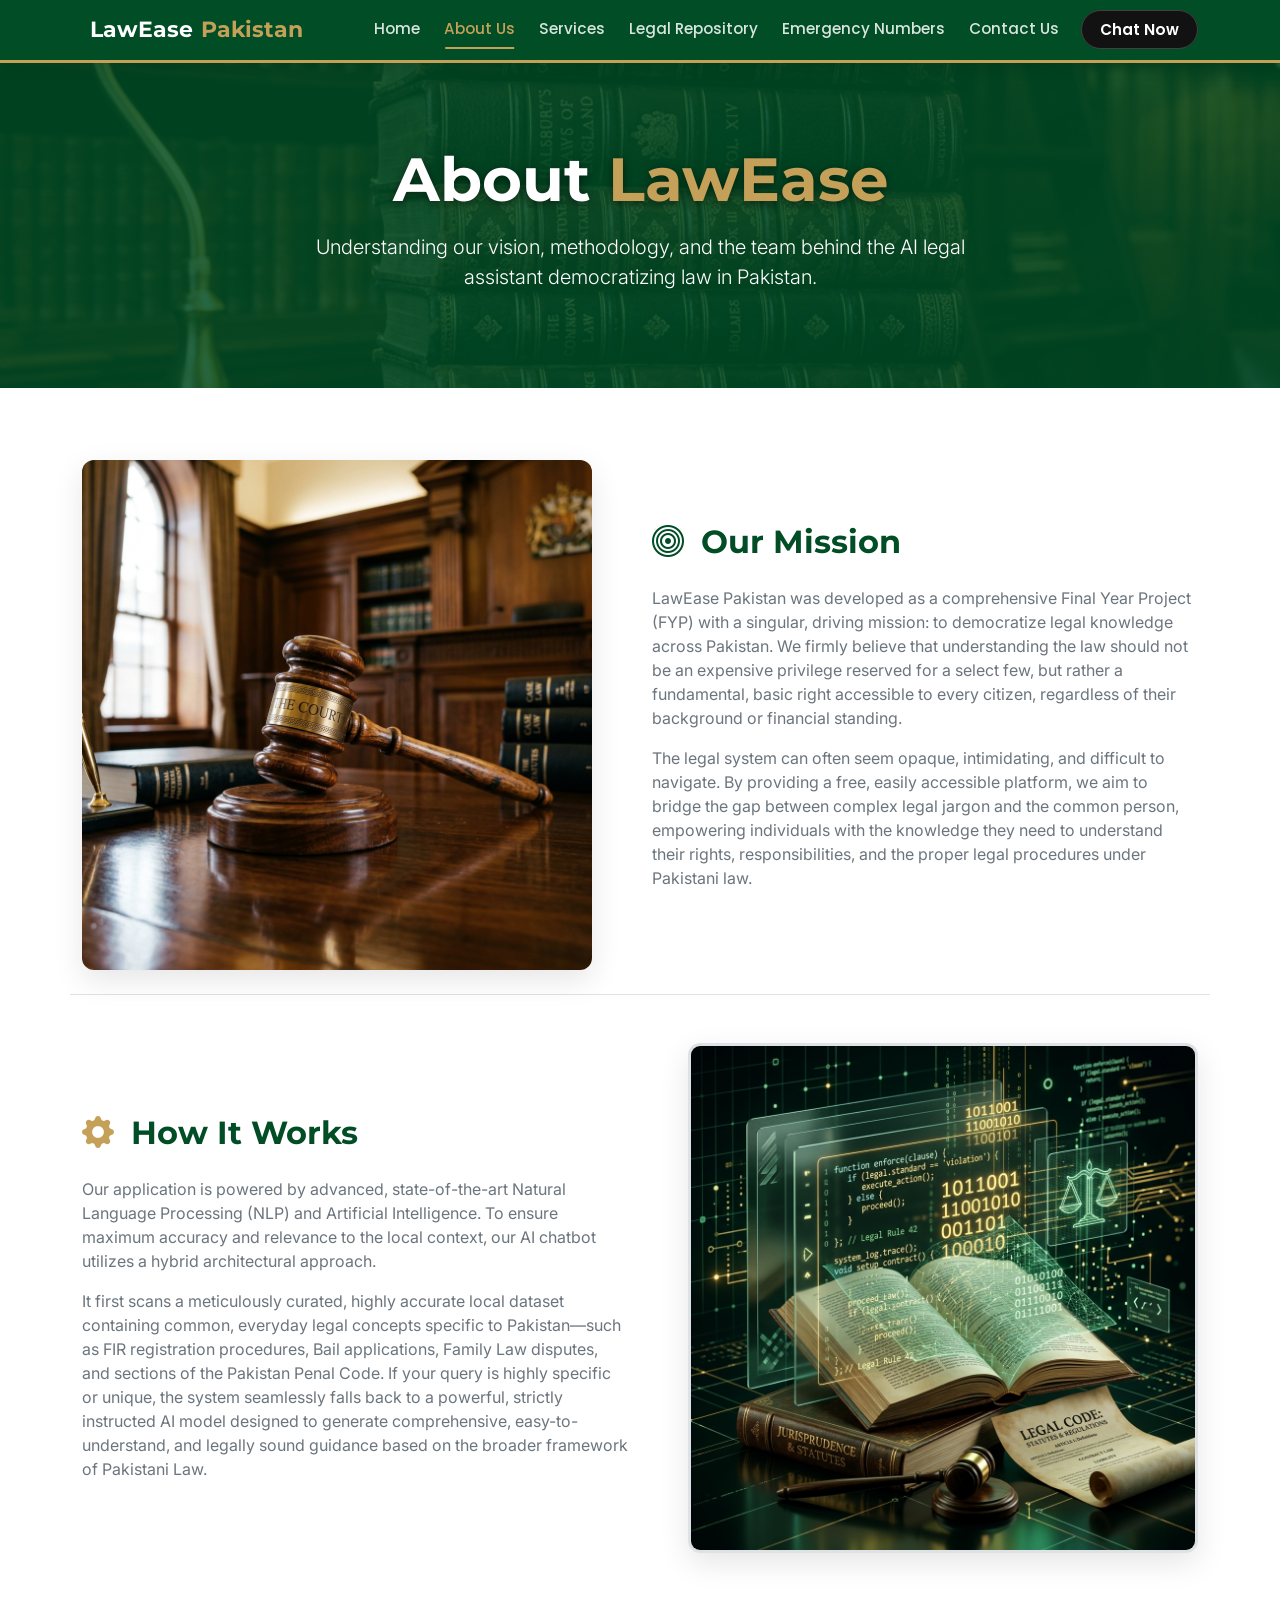
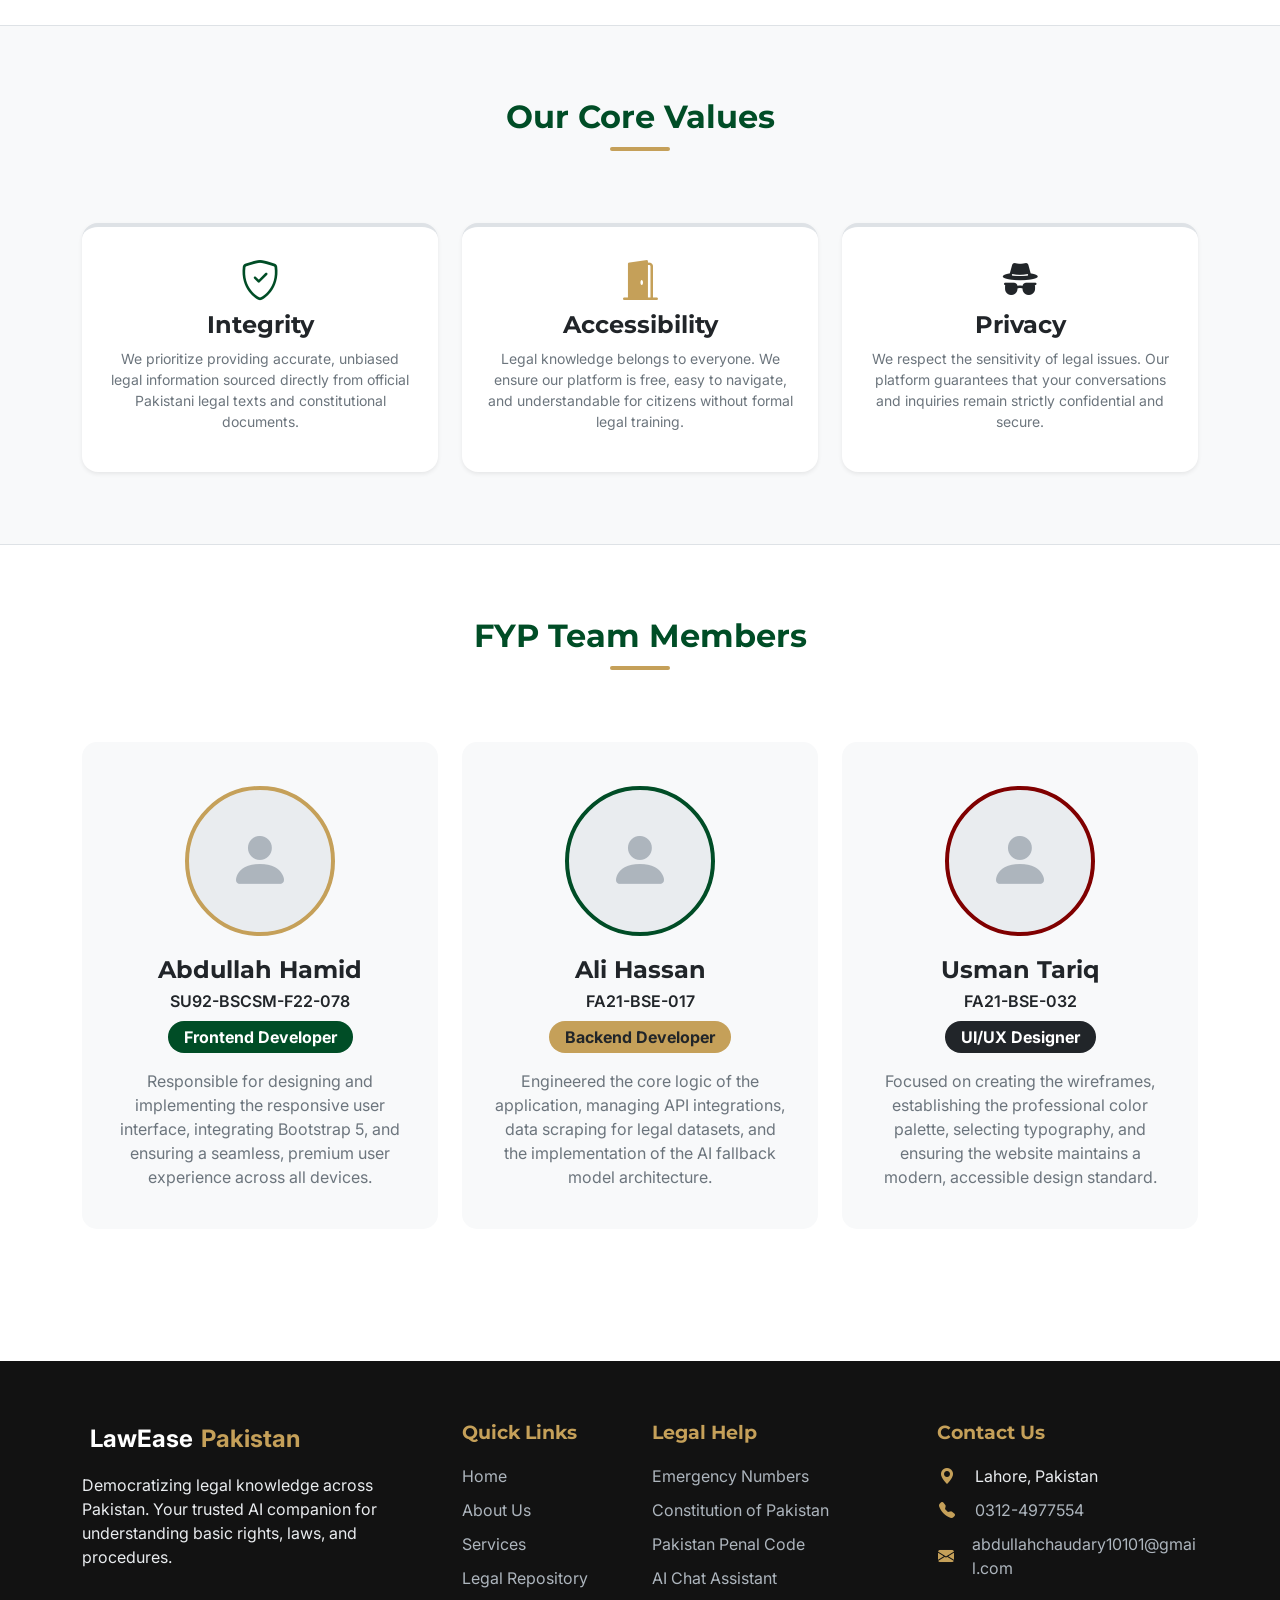
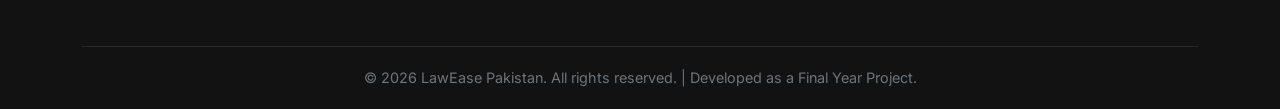
==== commit 62e92007: "Update about.html" ====
--- a/about.html
+++ b/about.html
@@ -1,26 +1,31 @@
 <!DOCTYPE html>
 <html lang="en">
+
 <head>
     <meta charset="UTF-8">
     <meta name="viewport" content="width=device-width, initial-scale=1.0">
     <title>About Us | LawEase Pakistan</title>
-    
+
     <!-- Favicon -->
-    <link rel="icon" href="data:image/svg+xml,<svg xmlns=%22http://www.w3.org/2000/svg%22 viewBox=%220 0 100 100%22><text y=%22.9em%22 font-size=%2290%22>⚖️</text></svg>">
-    
+    <link rel="icon"
+        href="data:image/svg+xml,<svg xmlns=%22http://www.w3.org/2000/svg%22 viewBox=%220 0 100 100%22><text y=%22.9em%22 font-size=%2290%22>⚖️</text></svg>">
+
     <!-- Google Fonts -->
     <link rel="preconnect" href="https://fonts.googleapis.com">
     <link rel="preconnect" href="https://fonts.gstatic.com" crossorigin>
-    <link href="https://fonts.googleapis.com/css2?family=Inter:wght@400;500;600&family=Montserrat:wght@500;700;800&family=Poppins:wght@400;500;600&display=swap" rel="stylesheet">
-    
+    <link
+        href="https://fonts.googleapis.com/css2?family=Inter:wght@400;500;600&family=Montserrat:wght@500;700;800&family=Poppins:wght@400;500;600&display=swap"
+        rel="stylesheet">
+
     <!-- Bootstrap 5 CSS -->
     <link href="https://cdn.jsdelivr.net/npm/bootstrap@5.3.2/dist/css/bootstrap.min.css" rel="stylesheet">
     <!-- Bootstrap Icons -->
     <link rel="stylesheet" href="https://cdn.jsdelivr.net/npm/bootstrap-icons@1.11.1/font/bootstrap-icons.css">
-    
+
     <!-- Custom CSS -->
     <link rel="stylesheet" href="style.css">
 </head>
+
 <body>
 
     <!-- Navbar -->
@@ -29,7 +34,8 @@
             <a class="navbar-brand" href="index.html">
                 <i class="bi bi-scales text-gold"></i> LawEase <span>Pakistan</span>
             </a>
-            <button class="navbar-toggler" type="button" data-bs-toggle="collapse" data-bs-target="#navbarNav" aria-controls="navbarNav" aria-expanded="false" aria-label="Toggle navigation">
+            <button class="navbar-toggler" type="button" data-bs-toggle="collapse" data-bs-target="#navbarNav"
+                aria-controls="navbarNav" aria-expanded="false" aria-label="Toggle navigation">
                 <span class="navbar-toggler-icon"></span>
             </button>
             <div class="collapse navbar-collapse justify-content-end" id="navbarNav">
@@ -62,10 +68,12 @@
 
     <!-- Header -->
     <header class="page-header">
-        <img src="images/legal_books.png" alt="Legal Books" class="page-header-bg">
+        <img src="images/legal_books_1778331568220.png" alt="Legal Books"
+            class="page-header-bg">
         <div class="container text-center page-header-content">
             <h1 class="hero-title mb-3">About <span class="text-gold">LawEase</span></h1>
-            <p class="text-white lead mx-auto" style="max-width: 700px;">Understanding our vision, methodology, and the team behind the AI legal assistant democratizing law in Pakistan.</p>
+            <p class="text-white lead mx-auto" style="max-width: 700px;">Understanding our vision, methodology, and the
+                team behind the AI legal assistant democratizing law in Pakistan.</p>
         </div>
     </header>
 
@@ -74,23 +82,42 @@
         <div class="container py-4">
             <div class="row align-items-center mb-5 pb-4 border-bottom">
                 <div class="col-lg-6 mb-4 mb-lg-0 pe-lg-5">
-                    <img src="images/legal_gavel.png" alt="Law Documentation" class="img-fluid rounded-img">
+                    <img src="images/legal_gavel_1778331554066.png"
+                        alt="Law Documentation" class="img-fluid rounded-img">
                 </div>
                 <div class="col-lg-6">
-                    <h3 class="font-heading fs-2 mb-4 text-dark-green"><i class="bi bi-bullseye text-maroon me-2"></i> Our Mission</h3>
-                    <p class="fs-6 text-secondary mb-3">LawEase Pakistan was developed as a comprehensive Final Year Project (FYP) with a singular, driving mission: to democratize legal knowledge across Pakistan. We firmly believe that understanding the law should not be an expensive privilege reserved for a select few, but rather a fundamental, basic right accessible to every citizen, regardless of their background or financial standing.</p>
-                    <p class="fs-6 text-secondary">The legal system can often seem opaque, intimidating, and difficult to navigate. By providing a free, easily accessible platform, we aim to bridge the gap between complex legal jargon and the common person, empowering individuals with the knowledge they need to understand their rights, responsibilities, and the proper legal procedures under Pakistani law.</p>
+                    <h3 class="font-heading fs-2 mb-4 text-dark-green"><i class="bi bi-bullseye text-maroon me-2"></i>
+                        Our Mission</h3>
+                    <p class="fs-6 text-secondary mb-3">LawEase Pakistan was developed as a comprehensive Final Year
+                        Project (FYP) with a singular, driving mission: to democratize legal knowledge across Pakistan.
+                        We firmly believe that understanding the law should not be an expensive privilege reserved for a
+                        select few, but rather a fundamental, basic right accessible to every citizen, regardless of
+                        their background or financial standing.</p>
+                    <p class="fs-6 text-secondary">The legal system can often seem opaque, intimidating, and difficult
+                        to navigate. By providing a free, easily accessible platform, we aim to bridge the gap between
+                        complex legal jargon and the common person, empowering individuals with the knowledge they need
+                        to understand their rights, responsibilities, and the proper legal procedures under Pakistani
+                        law.</p>
                 </div>
             </div>
 
             <div class="row align-items-center">
                 <div class="col-lg-6 order-2 order-lg-1">
-                    <h3 class="font-heading fs-2 mb-4 text-dark-green"><i class="bi bi-gear-fill text-gold me-2"></i> How It Works</h3>
-                    <p class="fs-6 text-secondary mb-3">Our application is powered by advanced, state-of-the-art Natural Language Processing (NLP) and Artificial Intelligence. To ensure maximum accuracy and relevance to the local context, our AI chatbot utilizes a hybrid architectural approach.</p>
-                    <p class="fs-6 text-secondary mb-0">It first scans a meticulously curated, highly accurate local dataset containing common, everyday legal concepts specific to Pakistan—such as FIR registration procedures, Bail applications, Family Law disputes, and sections of the Pakistan Penal Code. If your query is highly specific or unique, the system seamlessly falls back to a powerful, strictly instructed AI model designed to generate comprehensive, easy-to-understand, and legally sound guidance based on the broader framework of Pakistani Law.</p>
+                    <h3 class="font-heading fs-2 mb-4 text-dark-green"><i class="bi bi-gear-fill text-gold me-2"></i>
+                        How It Works</h3>
+                    <p class="fs-6 text-secondary mb-3">Our application is powered by advanced, state-of-the-art Natural
+                        Language Processing (NLP) and Artificial Intelligence. To ensure maximum accuracy and relevance
+                        to the local context, our AI chatbot utilizes a hybrid architectural approach.</p>
+                    <p class="fs-6 text-secondary mb-0">It first scans a meticulously curated, highly accurate local
+                        dataset containing common, everyday legal concepts specific to Pakistan—such as FIR registration
+                        procedures, Bail applications, Family Law disputes, and sections of the Pakistan Penal Code. If
+                        your query is highly specific or unique, the system seamlessly falls back to a powerful,
+                        strictly instructed AI model designed to generate comprehensive, easy-to-understand, and legally
+                        sound guidance based on the broader framework of Pakistani Law.</p>
                 </div>
                 <div class="col-lg-6 order-1 order-lg-2 mb-4 mb-lg-0 ps-lg-5">
-                    <img src="images/legal_tech.png" alt="Data Technology" class="img-fluid rounded-img border border-3 border-gold">
+                    <img src="images/legal_tech_1778331539262.png"
+                        alt="Data Technology" class="img-fluid rounded-img border border-3 border-gold">
                 </div>
             </div>
         </div>
@@ -105,21 +132,25 @@
                     <div class="bg-white p-4 rounded-4 shadow-sm h-100 border-top border-4 border-dark-green">
                         <i class="bi bi-shield-check text-dark-green fs-1 mb-3"></i>
                         <h4 class="font-heading fw-bold">Integrity</h4>
-                        <p class="text-secondary small">We prioritize providing accurate, unbiased legal information sourced directly from official Pakistani legal texts and constitutional documents.</p>
+                        <p class="text-secondary small">We prioritize providing accurate, unbiased legal information
+                            sourced directly from official Pakistani legal texts and constitutional documents.</p>
                     </div>
                 </div>
                 <div class="col-md-4 text-center">
                     <div class="bg-white p-4 rounded-4 shadow-sm h-100 border-top border-4 border-gold">
                         <i class="bi bi-door-open-fill text-gold fs-1 mb-3"></i>
                         <h4 class="font-heading fw-bold">Accessibility</h4>
-                        <p class="text-secondary small">Legal knowledge belongs to everyone. We ensure our platform is free, easy to navigate, and understandable for citizens without formal legal training.</p>
+                        <p class="text-secondary small">Legal knowledge belongs to everyone. We ensure our platform is
+                            free, easy to navigate, and understandable for citizens without formal legal training.</p>
                     </div>
                 </div>
                 <div class="col-md-4 text-center">
                     <div class="bg-white p-4 rounded-4 shadow-sm h-100 border-top border-4 border-maroon">
                         <i class="bi bi-incognito text-maroon fs-1 mb-3"></i>
                         <h4 class="font-heading fw-bold">Privacy</h4>
-                        <p class="text-secondary small">We respect the sensitivity of legal issues. Our platform guarantees that your conversations and inquiries remain strictly confidential and secure.</p>
+                        <p class="text-secondary small">We respect the sensitivity of legal issues. Our platform
+                            guarantees that your conversations and inquiries remain strictly confidential and secure.
+                        </p>
                     </div>
                 </div>
             </div>
@@ -137,13 +168,16 @@
                         <div class="team-img-wrapper">
                             <i class="bi bi-person-fill team-img-placeholder"></i>
                         </div>
-                        <h4 class="font-heading fw-bold mt-3 mb-1">Ahmed Raza</h4>
-                        <p class="text-maroon fw-semibold mb-2">FA21-BSE-001</p>
-                        <span class="badge bg-dark-green rounded-pill px-3 py-2 mb-3 fs-6 font-accent">Frontend Developer</span>
-                        <p class="text-secondary px-2">Responsible for designing and implementing the responsive user interface, integrating Bootstrap 5, and ensuring a seamless, premium user experience across all devices.</p>
-                    </div>
-                </div>
-                
+                        <h4 class="font-heading fw-bold mt-3 mb-1">Abdullah Hamid</h4>
+                        <p class="text-maroon fw-semibold mb-2">SU92-BSCSM-F22-078</p>
+                        <span class="badge bg-dark-green rounded-pill px-3 py-2 mb-3 fs-6 font-accent">Frontend
+                            Developer</span>
+                        <p class="text-secondary px-2">Responsible for designing and implementing the responsive user
+                            interface, integrating Bootstrap 5, and ensuring a seamless, premium user experience across
+                            all devices.</p>
+                    </div>
+                </div>
+
                 <!-- Team Member 2 -->
                 <div class="col-md-6 col-lg-4">
                     <div class="team-card p-4 h-100">
@@ -152,8 +186,11 @@
                         </div>
                         <h4 class="font-heading fw-bold mt-3 mb-1">Ali Hassan</h4>
                         <p class="text-maroon fw-semibold mb-2">FA21-BSE-017</p>
-                        <span class="badge bg-gold text-dark rounded-pill px-3 py-2 mb-3 fs-6 font-accent">Backend Developer</span>
-                        <p class="text-secondary px-2">Engineered the core logic of the application, managing API integrations, data scraping for legal datasets, and the implementation of the AI fallback model architecture.</p>
+                        <span class="badge bg-gold text-dark rounded-pill px-3 py-2 mb-3 fs-6 font-accent">Backend
+                            Developer</span>
+                        <p class="text-secondary px-2">Engineered the core logic of the application, managing API
+                            integrations, data scraping for legal datasets, and the implementation of the AI fallback
+                            model architecture.</p>
                     </div>
                 </div>
 
@@ -166,7 +203,9 @@
                         <h4 class="font-heading fw-bold mt-3 mb-1">Usman Tariq</h4>
                         <p class="text-maroon fw-semibold mb-2">FA21-BSE-032</p>
                         <span class="badge bg-dark rounded-pill px-3 py-2 mb-3 fs-6 font-accent">UI/UX Designer</span>
-                        <p class="text-secondary px-2">Focused on creating the wireframes, establishing the professional color palette, selecting typography, and ensuring the website maintains a modern, accessible design standard.</p>
+                        <p class="text-secondary px-2">Focused on creating the wireframes, establishing the professional
+                            color palette, selecting typography, and ensuring the website maintains a modern, accessible
+                            design standard.</p>
                     </div>
                 </div>
             </div>
@@ -178,10 +217,12 @@
         <div class="container">
             <div class="row g-4">
                 <div class="col-lg-4 mb-4 mb-lg-0">
-                    <a href="index.html" class="text-white text-decoration-none d-flex align-items-center gap-2 mb-3 fs-4 font-heading fw-bold">
+                    <a href="index.html"
+                        class="text-white text-decoration-none d-flex align-items-center gap-2 mb-3 fs-4 font-heading fw-bold">
                         <i class="bi bi-scales text-gold"></i> LawEase <span class="text-gold">Pakistan</span>
                     </a>
-                    <p class="text-secondary-light pe-lg-4">Democratizing legal knowledge across Pakistan. Your trusted AI companion for understanding basic rights, laws, and procedures.</p>
+                    <p class="text-secondary-light pe-lg-4">Democratizing legal knowledge across Pakistan. Your trusted
+                        AI companion for understanding basic rights, laws, and procedures.</p>
                 </div>
                 <div class="col-lg-2 col-md-4">
                     <h5>Quick Links</h5>
@@ -204,14 +245,19 @@
                 <div class="col-lg-3 col-md-4">
                     <h5>Contact Us</h5>
                     <ul class="footer-links footer-contact">
-                        <li class="d-flex align-items-center"><i class="bi bi-geo-alt-fill"></i> <span class="ms-2">Lahore, Pakistan</span></li>
-                        <li class="d-flex align-items-center"><i class="bi bi-telephone-fill"></i> <a href="tel:03124977554" class="ms-2">0312-4977554</a></li>
-                        <li class="d-flex align-items-center"><i class="bi bi-envelope-fill"></i> <a href="mailto:abdullahchaudary10101@gmail.com" class="ms-2" style="word-break: break-all;">abdullahchaudary10101@gmail.com</a></li>
+                        <li class="d-flex align-items-center"><i class="bi bi-geo-alt-fill"></i> <span
+                                class="ms-2">Lahore, Pakistan</span></li>
+                        <li class="d-flex align-items-center"><i class="bi bi-telephone-fill"></i> <a
+                                href="tel:03124977554" class="ms-2">0312-4977554</a></li>
+                        <li class="d-flex align-items-center"><i class="bi bi-envelope-fill"></i> <a
+                                href="mailto:abdullahchaudary10101@gmail.com" class="ms-2"
+                                style="word-break: break-all;">abdullahchaudary10101@gmail.com</a></li>
                     </ul>
                 </div>
             </div>
             <div class="footer-bottom">
-                <p class="mb-0">&copy; 2026 LawEase Pakistan. All rights reserved. | Developed as a Final Year Project.</p>
+                <p class="mb-0">&copy; 2026 LawEase Pakistan. All rights reserved. | Developed as a Final Year Project.
+                </p>
             </div>
         </div>
     </footer>
@@ -219,4 +265,5 @@
     <!-- Bootstrap 5 JS Bundle -->
     <script src="https://cdn.jsdelivr.net/npm/bootstrap@5.3.2/dist/js/bootstrap.bundle.min.js"></script>
 </body>
+
 </html>
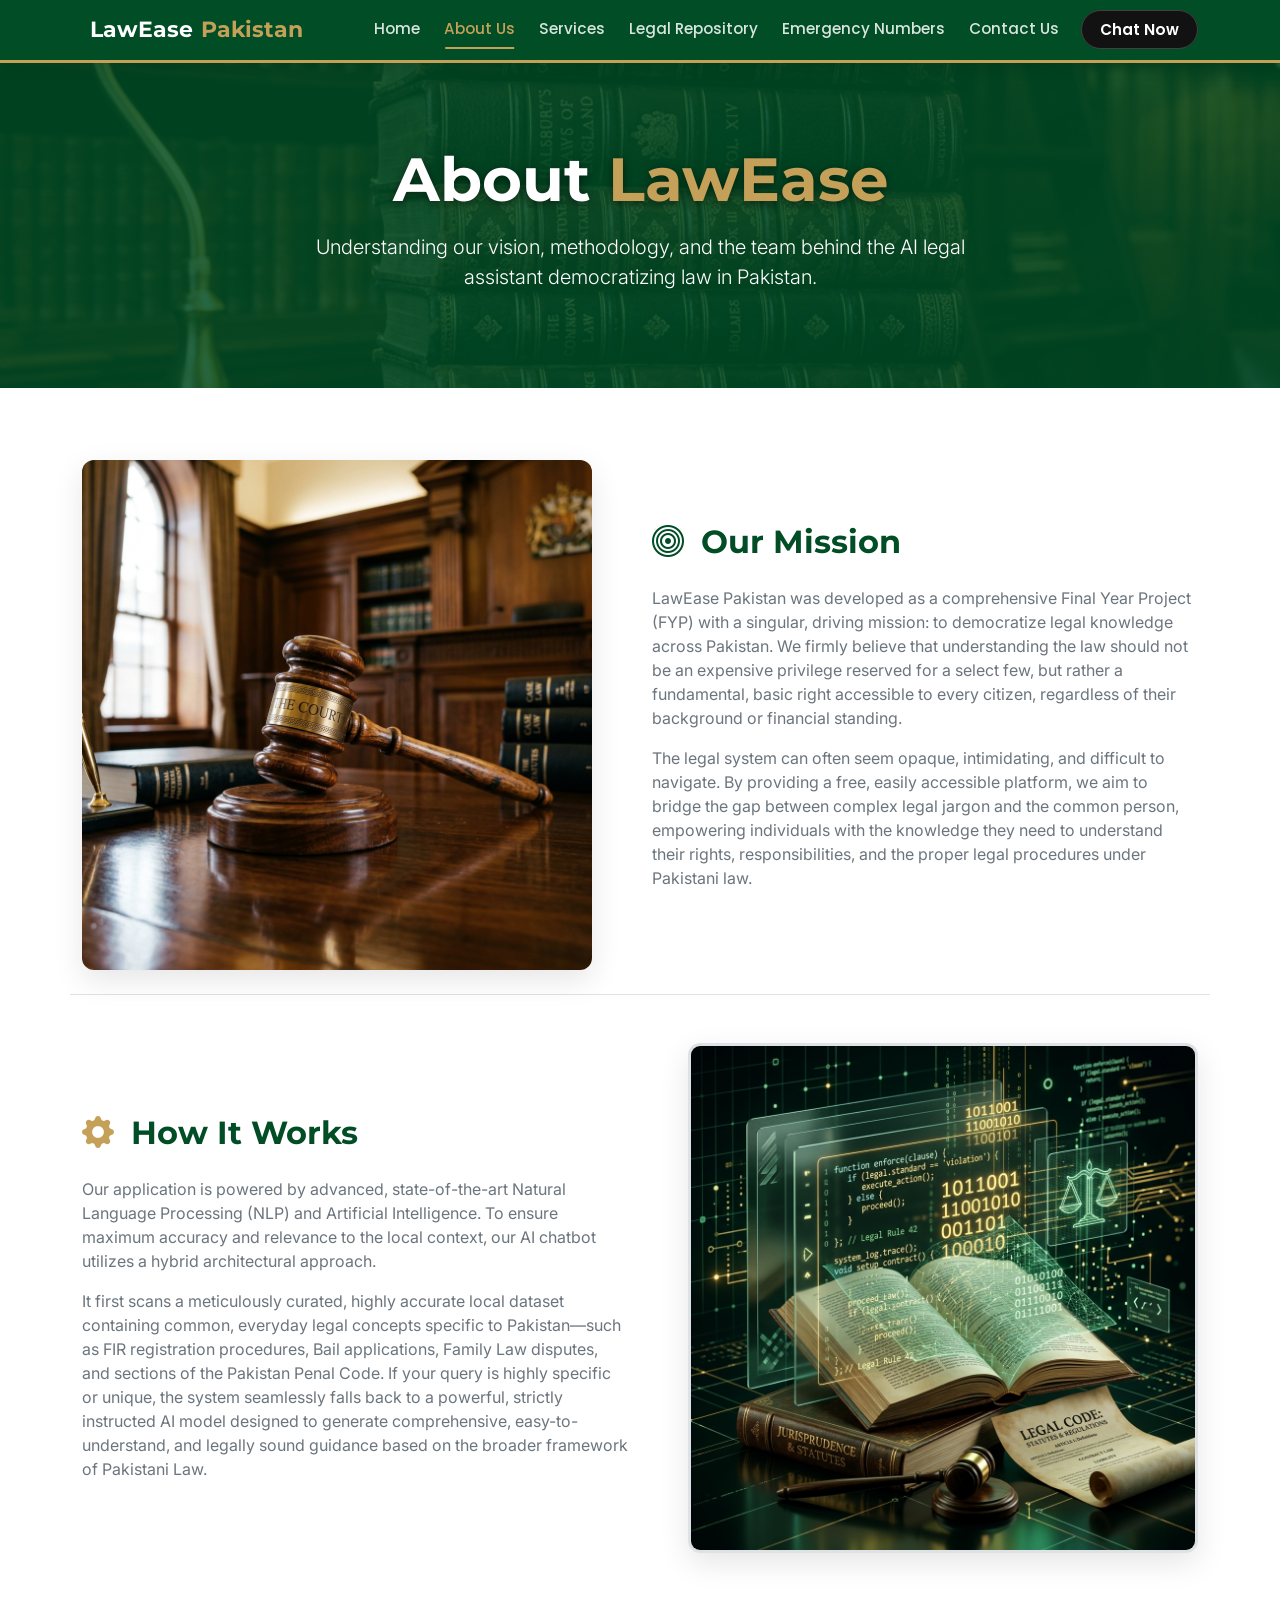
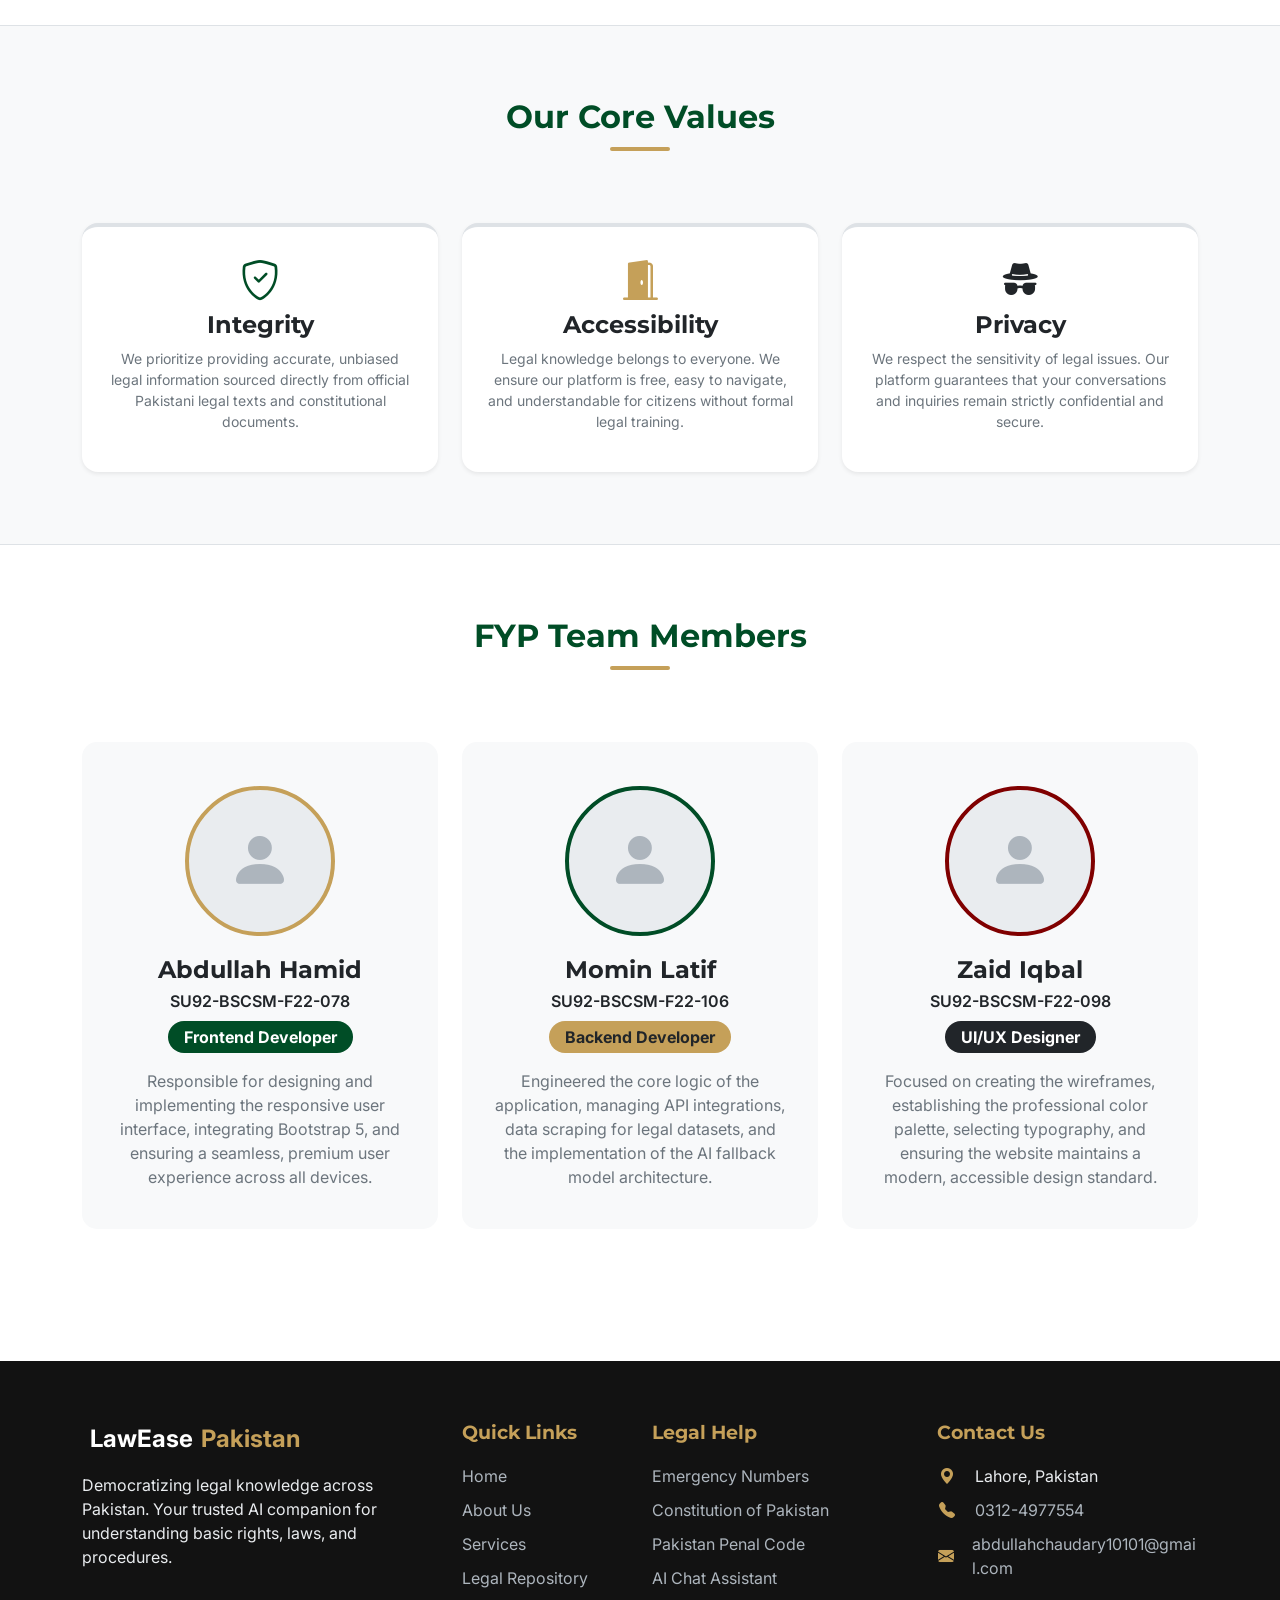
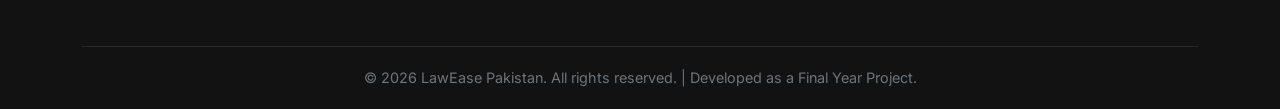
==== commit fbf76d42: "Update about.html" ====
--- a/about.html
+++ b/about.html
@@ -184,8 +184,8 @@
                         <div class="team-img-wrapper" style="border-color: var(--dark-green);">
                             <i class="bi bi-person-fill team-img-placeholder"></i>
                         </div>
-                        <h4 class="font-heading fw-bold mt-3 mb-1">Ali Hassan</h4>
-                        <p class="text-maroon fw-semibold mb-2">FA21-BSE-017</p>
+                        <h4 class="font-heading fw-bold mt-3 mb-1">Momin Latif</h4>
+                        <p class="text-maroon fw-semibold mb-2">SU92-BSCSM-F22-106</p>
                         <span class="badge bg-gold text-dark rounded-pill px-3 py-2 mb-3 fs-6 font-accent">Backend
                             Developer</span>
                         <p class="text-secondary px-2">Engineered the core logic of the application, managing API
@@ -200,8 +200,8 @@
                         <div class="team-img-wrapper" style="border-color: var(--maroon);">
                             <i class="bi bi-person-fill team-img-placeholder"></i>
                         </div>
-                        <h4 class="font-heading fw-bold mt-3 mb-1">Usman Tariq</h4>
-                        <p class="text-maroon fw-semibold mb-2">FA21-BSE-032</p>
+                        <h4 class="font-heading fw-bold mt-3 mb-1">Zaid Iqbal</h4>
+                        <p class="text-maroon fw-semibold mb-2">SU92-BSCSM-F22-098</p>
                         <span class="badge bg-dark rounded-pill px-3 py-2 mb-3 fs-6 font-accent">UI/UX Designer</span>
                         <p class="text-secondary px-2">Focused on creating the wireframes, establishing the professional
                             color palette, selecting typography, and ensuring the website maintains a modern, accessible
